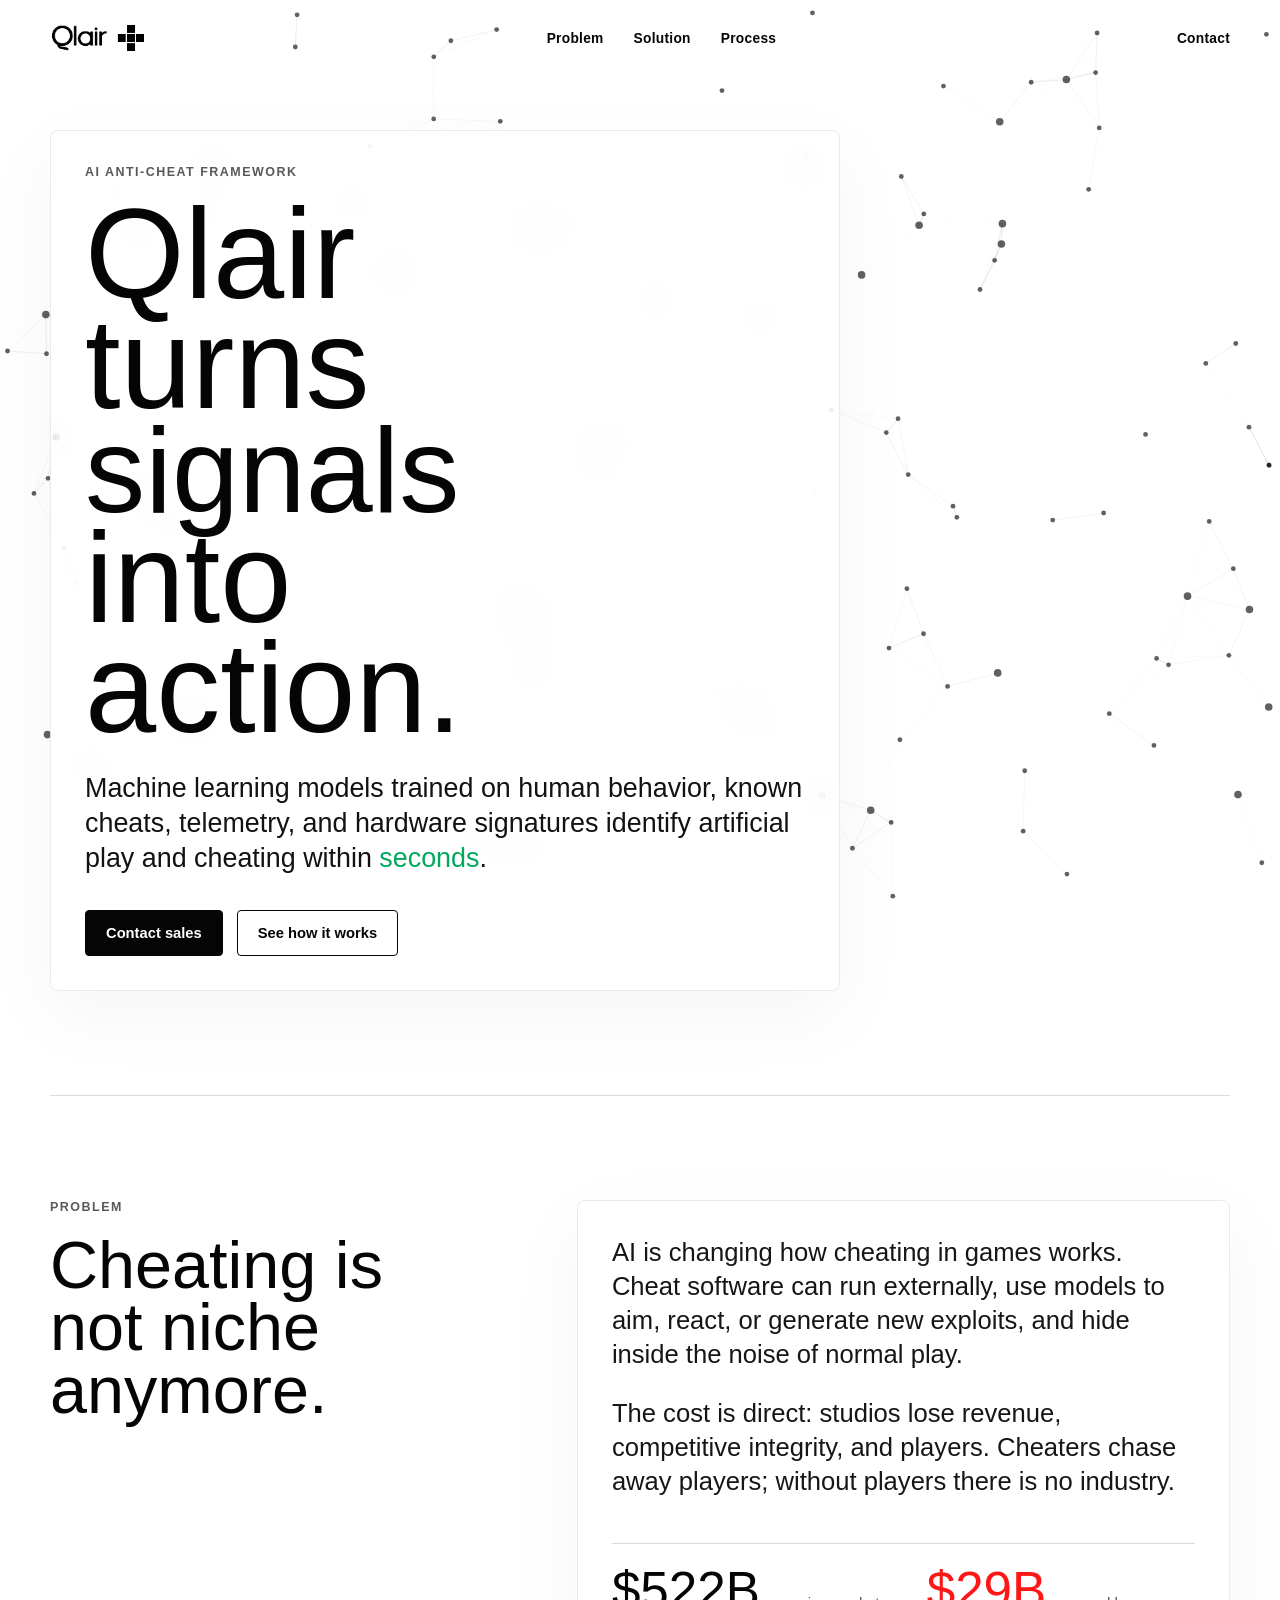
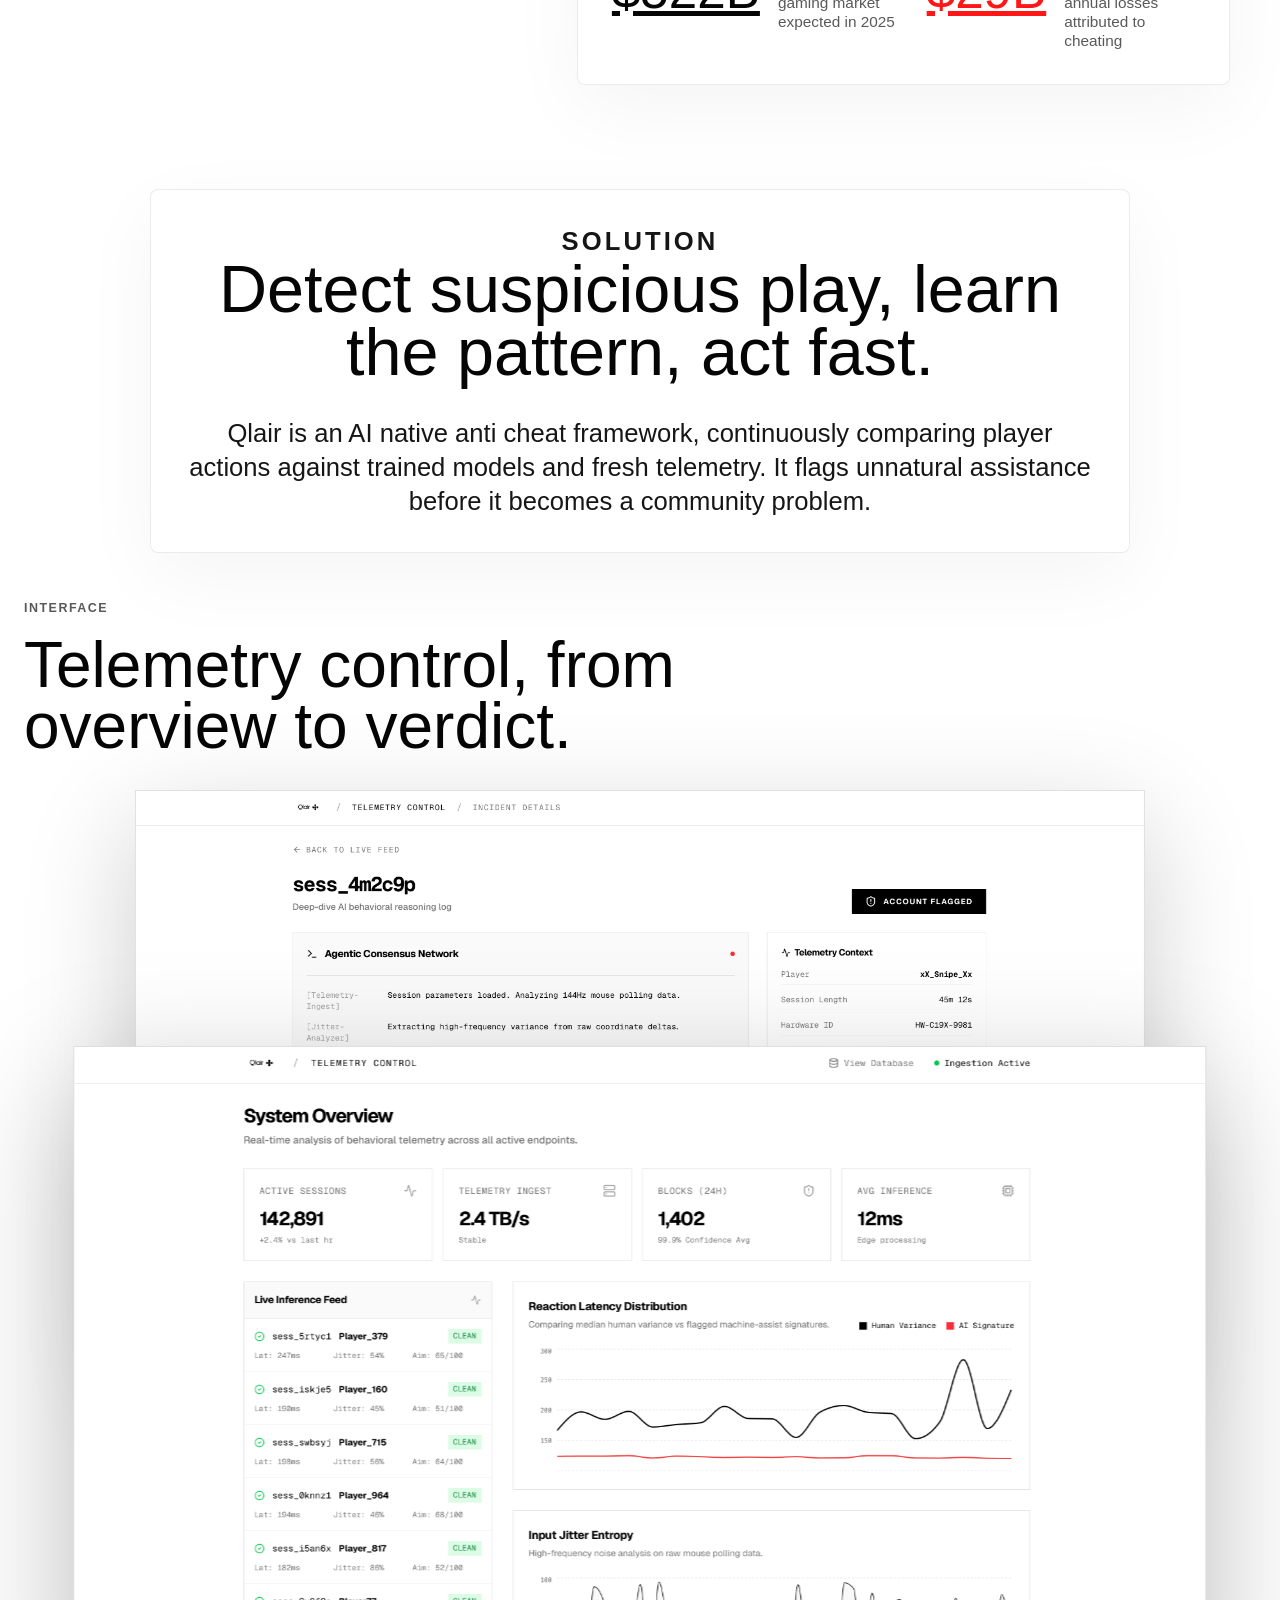
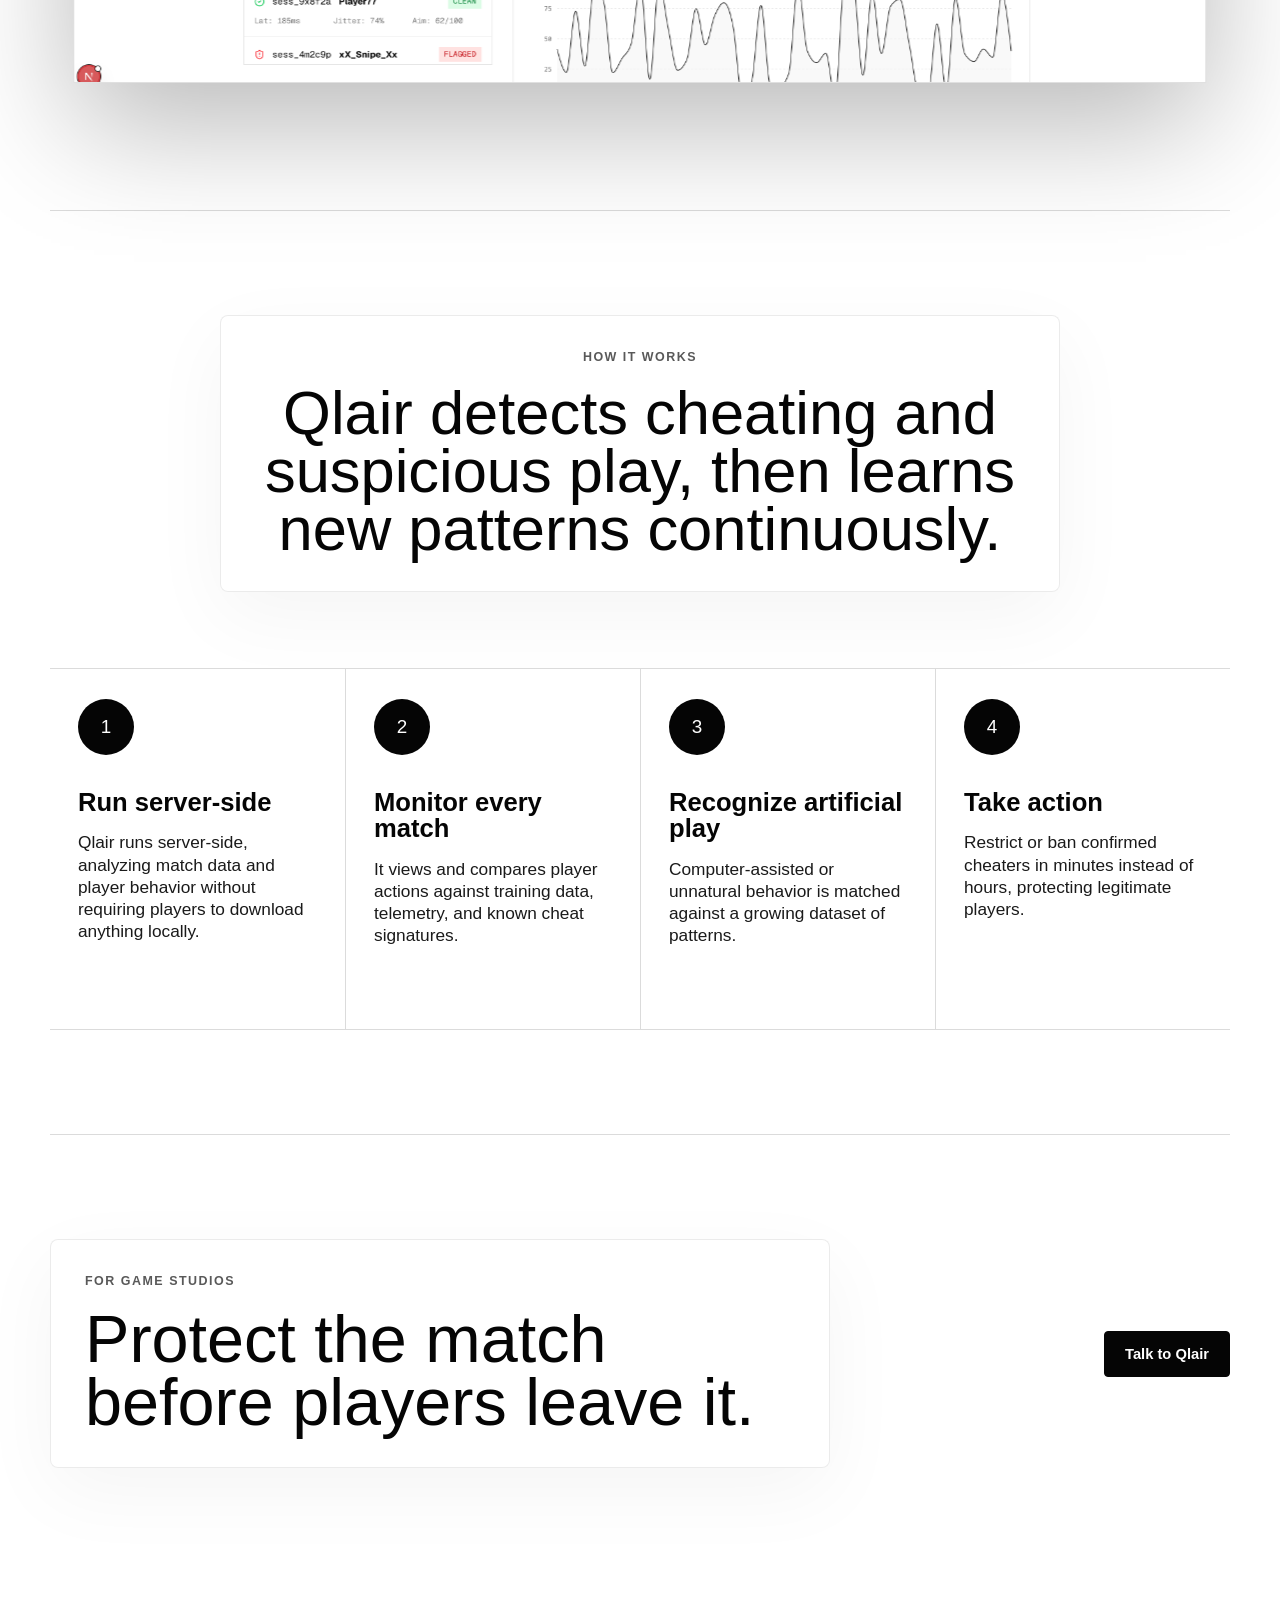
==== index.html @ 51c615f4 "Add files via upload" ====
<!doctype html>
<html lang="en">
  <head>
    <meta charset="UTF-8" />
    <meta name="viewport" content="width=device-width, initial-scale=1.0" />
    <meta
      name="description"
      content="Qlair is an AI powered anti-cheat framework that turns signals into action in seconds."
    />
    <title>Qlair | AI Anti-Cheat</title>
    <link rel="stylesheet" href="./styles.css" />
  </head>
  <body>
    <canvas id="particle-field" aria-hidden="true"></canvas>

    <header class="site-header" aria-label="Primary navigation">
      <a class="brand" href="#top" aria-label="Qlair home">
        <img src="./assets/qlair-logo-transparent.png" alt="Qlair" />
      </a>
      <nav>
        <a href="#problem">Problem</a>
        <a href="#solution">Solution</a>
        <a href="#process">Process</a>
      </nav>
      <button class="header-action" type="button" data-contact-open>Contact</button>
    </header>

    <main id="top">
      <section class="hero section-pad" aria-labelledby="hero-title">
        <div class="hero-copy">
          <p class="eyebrow">AI anti-cheat framework</p>
          <h1 id="hero-title">
            <span>Qlair</span>
            <span>turns</span>
            <span>signals</span>
            <span>into</span>
            <span>action.</span>
          </h1>
          <p class="hero-text">
            Machine learning models trained on human behavior, known cheats,
            telemetry, and hardware signatures identify artificial play and
            cheating within <span class="green">seconds</span>.
          </p>
          <div class="hero-actions" aria-label="Primary actions">
            <button class="button primary" type="button" data-contact-open>Contact sales</button>
            <a class="button secondary" href="#process">See how it works</a>
          </div>
        </div>
      </section>

      <section id="problem" class="section-pad split-section" aria-labelledby="problem-title">
        <div>
          <p class="section-label">Problem</p>
          <h2 id="problem-title">Cheating is not niche anymore.</h2>
        </div>
        <div class="copy-block">
          <p>
            AI is changing how cheating in games works. Cheat software can run
            externally, use models to aim, react, or generate new exploits, and
            hide inside the noise of normal play.
          </p>
          <p>
            The cost is direct: studios lose revenue, competitive integrity, and
            players. Cheaters chase away players; without players there is no
            industry.
          </p>
          <div class="stat-strip" aria-label="Market impact">
            <strong>$522B</strong>
            <span>gaming market expected in 2025</span>
            <strong class="red">$29B</strong>
            <span>annual losses attributed to cheating</span>
          </div>
        </div>
      </section>

      <section id="solution" class="section-pad centered-section" aria-labelledby="solution-title">
        <p class="section-label">Solution</p>
        <h2 id="solution-title">Detect suspicious play, learn the pattern, act fast.</h2>
        <p>
          Qlair is an AI native anti cheat framework,
          continuously comparing player actions against trained models and fresh
          telemetry. It flags unnatural assistance before it becomes a community
          problem.
        </p>
      </section>

      <section class="interface-showcase" aria-label="Qlair product interface preview">
        <div class="interface-copy">
          <p class="section-label">Interface</p>
          <h2>Telemetry control, from overview to verdict.</h2>
        </div>
        <div class="interface-stage">
          <figure class="interface-frame overview-frame">
            <img
              src="./assets/telemetry-overview.png"
              alt="Qlair telemetry control system overview interface with live inference feed and latency charts"
              loading="lazy"
            />
          </figure>
          <figure class="interface-frame incident-frame">
            <img
              src="./assets/incident-details.png"
              alt="Qlair incident details interface showing behavioral reasoning log and account flagged status"
              loading="lazy"
            />
          </figure>
        </div>
      </section>

      <section id="process" class="section-pad process-section" aria-labelledby="process-title">
        <div class="section-heading">
          <p class="section-label">How it works</p>
          <h2 id="process-title">
            Qlair detects cheating and suspicious play, then learns new patterns continuously.
          </h2>
        </div>
        <div class="process-grid">
          <article>
            <span class="step-number">1</span>
            <h3>Run server-side</h3>
            <p>
              Qlair runs server-side, analyzing match data and player behavior
              without requiring players to download anything locally.
            </p>
          </article>
          <article>
            <span class="step-number">2</span>
            <h3>Monitor every match</h3>
            <p>
              It views and compares player actions against training data,
              telemetry, and known cheat signatures.
            </p>
          </article>
          <article>
            <span class="step-number">3</span>
            <h3>Recognize artificial play</h3>
            <p>
              Computer-assisted or unnatural behavior is matched against a
              growing dataset of patterns.
            </p>
          </article>
          <article>
            <span class="step-number">4</span>
            <h3>Take action</h3>
            <p>
              Restrict or ban confirmed cheaters in minutes instead of hours,
              protecting legitimate players.
            </p>
          </article>
        </div>
      </section>

      <section class="section-pad closing-section" aria-labelledby="closing-title">
        <div>
          <p class="section-label">For game studios</p>
          <h2 id="closing-title">Protect the match before players leave it.</h2>
        </div>
        <button class="button primary" type="button" data-contact-open>Talk to Qlair</button>
      </section>
    </main>

    <div class="modal-shell" id="contact-modal" aria-hidden="true">
      <div class="modal-backdrop" data-contact-close></div>
      <section
        class="contact-modal"
        role="dialog"
        aria-modal="true"
        aria-labelledby="contact-title"
      >
        <button class="modal-close" type="button" aria-label="Close contact form" data-contact-close>
          &times;
        </button>
        <p class="section-label">Contact sales</p>
        <h2 id="contact-title">Tell us about your studio.</h2>
        <form id="contact-form">
          <label>
            <span>Name</span>
            <input name="name" type="text" autocomplete="name" required />
          </label>
          <label>
            <span>Email</span>
            <input name="email" type="email" autocomplete="email" required />
          </label>
          <label>
            <span>Company</span>
            <input name="company" type="text" autocomplete="organization" required />
          </label>
          <label>
            <span>Message</span>
            <textarea name="message" rows="5" required></textarea>
          </label>
          <button class="button primary" type="submit">Send message</button>
          <p class="form-note" id="form-note" aria-live="polite"></p>
        </form>
      </section>
    </div>

    <script src="./script.js?v=contact-form-1"></script>
  </body>
</html>
---- styles.css ----
:root {
  --bg: #ffffff;
  --ink: #050505;
  --muted: #595959;
  --line: rgba(5, 5, 5, 0.14);
  --soft: rgba(5, 5, 5, 0.045);
  --green: #00a95c;
  --red: #ff1717;
  --max: 1180px;
}

* {
  box-sizing: border-box;
}

html {
  scroll-behavior: smooth;
}

body {
  margin: 0;
  background: var(--bg);
  color: var(--ink);
  font-family:
    "Avenir Next", Avenir, "Helvetica Neue", Helvetica, Arial, sans-serif;
  letter-spacing: 0;
  overflow-x: hidden;
}

body::selection {
  background: var(--ink);
  color: var(--bg);
}

a {
  color: inherit;
  text-decoration-thickness: 0.08em;
  text-underline-offset: 0.16em;
}

#particle-field {
  position: fixed;
  inset: 0;
  z-index: 0;
  pointer-events: none;
}

.site-header,
main {
  position: relative;
  z-index: 1;
}

.site-header {
  width: min(var(--max), calc(100% - 48px));
  height: 76px;
  margin: 0 auto;
  display: flex;
  align-items: center;
  justify-content: space-between;
  gap: 20px;
}

.brand,
.site-header nav,
.header-action {
  font-size: 0.86rem;
  font-weight: 600;
  letter-spacing: 0.02em;
}

.brand {
  display: inline-flex;
  align-items: center;
  text-decoration: none;
}

.brand img {
  display: block;
  width: 96px;
  height: auto;
}

.brand-mark {
  position: relative;
  width: 29px;
  height: 29px;
  display: inline-block;
}

.brand-mark span {
  position: absolute;
  width: 8px;
  height: 8px;
  background: var(--ink);
}

.brand-mark span:nth-child(1) {
  left: 10px;
  top: 0;
}

.brand-mark span:nth-child(2) {
  left: 0;
  top: 10px;
}

.brand-mark span:nth-child(3) {
  left: 10px;
  top: 10px;
}

.brand-mark span:nth-child(4) {
  left: 20px;
  top: 10px;
}

.brand-mark span:nth-child(5) {
  left: 10px;
  top: 20px;
}

.site-header nav {
  display: flex;
  align-items: center;
  gap: 30px;
}

.site-header nav a,
.header-action {
  text-decoration: none;
}

.header-action {
  border: 0;
  padding: 0;
  background: transparent;
  color: inherit;
  cursor: pointer;
  font-family: inherit;
}

.site-header nav a:hover,
.header-action:hover {
  text-decoration: underline;
}

.section-pad {
  width: min(var(--max), calc(100% - 48px));
  margin: 0 auto;
  padding: 104px 0;
}

.hero {
  min-height: calc(100vh - 76px);
  display: flex;
  align-items: center;
  padding-top: 54px;
}

.hero-copy,
.copy-block,
.section-heading {
  min-width: 0;
  overflow-wrap: break-word;
}

.hero-copy,
.copy-block,
.centered-section,
.section-heading,
.closing-section > div {
  padding: clamp(18px, 3vw, 34px);
  background: rgba(255, 255, 255, 0.68);
  border: 1px solid rgba(5, 5, 5, 0.08);
  border-radius: 8px;
  box-shadow: 0 24px 80px rgba(0, 0, 0, 0.045);
  backdrop-filter: blur(18px) saturate(1.25);
  -webkit-backdrop-filter: blur(18px) saturate(1.25);
}

.centered-section,
.section-heading {
  margin-left: auto;
  margin-right: auto;
}

.process-grid article {
  background: rgba(255, 255, 255, 0.7);
  backdrop-filter: blur(16px) saturate(1.2);
  -webkit-backdrop-filter: blur(16px) saturate(1.2);
}

.eyebrow,
.section-label {
  margin: 0 0 20px;
  color: var(--muted);
  font-size: 0.78rem;
  font-weight: 700;
  letter-spacing: 0.12em;
  text-transform: uppercase;
}

h1,
h2,
h3,
p {
  margin-top: 0;
}

h1 {
  max-width: 850px;
  margin-bottom: 28px;
  font-size: clamp(4rem, 10vw, 10.8rem);
  line-height: 0.86;
  font-weight: 500;
  letter-spacing: 0;
}

h1 span {
  display: block;
}

h1 span:nth-child(3) {
  font-size: 0.94em;
}

h2 {
  margin-bottom: 0;
  font-size: clamp(2.35rem, 5.2vw, 6.3rem);
  line-height: 0.94;
  font-weight: 500;
  letter-spacing: 0;
}

h3 {
  margin-bottom: 16px;
  font-size: clamp(1.18rem, 2vw, 1.65rem);
  line-height: 1.02;
  font-weight: 600;
}

.hero-text {
  max-width: 720px;
  margin-bottom: 34px;
  color: #121212;
  font-size: clamp(1.22rem, 2.1vw, 1.72rem);
  line-height: 1.3;
}

.green {
  color: var(--green);
}

.red {
  color: var(--red);
}

.hero-actions,
.closing-section {
  display: flex;
  align-items: center;
  gap: 14px;
  flex-wrap: wrap;
}

.button {
  min-height: 46px;
  display: inline-flex;
  align-items: center;
  justify-content: center;
  padding: 0 20px;
  border: 1px solid var(--ink);
  border-radius: 4px;
  cursor: pointer;
  font-family: inherit;
  font-size: 0.92rem;
  font-weight: 700;
  text-decoration: none;
  transition:
    transform 180ms ease,
    background 180ms ease,
    color 180ms ease;
}

.button:hover {
  transform: translateY(-2px);
}

.button.primary {
  background: var(--ink);
  color: var(--bg);
}

.button.secondary {
  background: rgba(255, 255, 255, 0.72);
  color: var(--ink);
  backdrop-filter: blur(10px);
}

.split-section {
  display: grid;
  grid-template-columns: minmax(240px, 0.65fr) minmax(0, 1fr);
  gap: clamp(40px, 8vw, 120px);
  border-top: 1px solid var(--line);
}

.copy-block p,
.centered-section p {
  color: #161616;
  font-size: clamp(1.18rem, 2vw, 1.65rem);
  line-height: 1.34;
}

.copy-block p {
  margin-bottom: 24px;
}

.stat-strip {
  margin-top: 44px;
  display: grid;
  grid-template-columns: auto 1fr auto 1fr;
  gap: 12px 18px;
  align-items: baseline;
  padding-top: 24px;
  border-top: 1px solid var(--line);
}

.stat-strip strong {
  font-size: clamp(2rem, 4vw, 4.6rem);
  line-height: 0.9;
  font-weight: 500;
  text-decoration: underline;
}

.stat-strip span {
  color: var(--muted);
  font-size: 0.96rem;
  line-height: 1.25;
}

.centered-section {
  max-width: 980px;
  text-align: center;
}

.centered-section h2 {
  margin-bottom: 32px;
}

.centered-section p {
  margin-bottom: 0;
}

.interface-showcase {
  width: min(1320px, calc(100% - 48px));
  margin: -28px auto 0;
  padding: 76px 0 150px;
}

.interface-copy {
  max-width: 760px;
  margin-bottom: 34px;
}

.interface-copy h2 {
  font-size: clamp(2.35rem, 5vw, 5.9rem);
}

.interface-stage {
  position: relative;
  min-height: clamp(610px, 68vw, 980px);
  padding-top: clamp(18px, 3vw, 42px);
}

.interface-frame {
  margin: 0;
  aspect-ratio: 16 / 9;
  border: 1px solid rgba(5, 5, 5, 0.12);
  border-radius: 0;
  background: rgba(255, 255, 255, 0.74);
  box-shadow: 0 36px 100px rgba(0, 0, 0, 0.22);
  overflow: hidden;
  backdrop-filter: blur(18px) saturate(1.18);
  -webkit-backdrop-filter: blur(18px) saturate(1.18);
}

.interface-frame img {
  display: block;
  width: 100%;
  height: 100%;
  object-fit: cover;
  object-position: center top;
}

.overview-frame {
  position: absolute;
  left: 50%;
  top: clamp(180px, 20vw, 300px);
  z-index: 2;
  width: min(1180px, 92%);
  transform: translateX(-50%);
  box-shadow: 0 42px 120px rgba(0, 0, 0, 0.28);
}

.incident-frame {
  position: absolute;
  left: 50%;
  top: 0;
  z-index: 1;
  width: min(1040px, 82%);
  transform: translateX(-50%);
  box-shadow: 0 34px 105px rgba(0, 0, 0, 0.2);
}

.process-section {
  border-top: 1px solid var(--line);
}

.section-heading {
  max-width: 840px;
  margin: 0 auto 76px;
  text-align: center;
}

.section-heading h2 {
  font-size: clamp(2.1rem, 4.8vw, 5.4rem);
}

.process-grid {
  display: grid;
  grid-template-columns: repeat(4, minmax(0, 1fr));
  border-top: 1px solid var(--line);
  border-bottom: 1px solid var(--line);
}

.process-grid article {
  min-height: 360px;
  padding: 30px 28px 34px;
}

.process-grid article + article {
  border-left: 1px solid var(--line);
}

.step-number {
  width: 56px;
  height: 56px;
  margin-bottom: 34px;
  display: inline-flex;
  align-items: center;
  justify-content: center;
  border-radius: 50%;
  background: var(--ink);
  color: var(--bg);
  font-size: 1.18rem;
}

.process-grid p {
  margin-bottom: 0;
  color: #1a1a1a;
  font-size: clamp(1rem, 1.35vw, 1.26rem);
  line-height: 1.28;
}

.closing-section {
  justify-content: space-between;
  border-top: 1px solid var(--line);
  padding-bottom: 130px;
}

.closing-section div {
  max-width: 780px;
}

.modal-shell {
  position: fixed;
  inset: 0;
  z-index: 20;
  display: none;
  align-items: center;
  justify-content: center;
  padding: 24px;
}

.modal-shell.is-open {
  display: flex;
}

.modal-backdrop {
  position: absolute;
  inset: 0;
  background: rgba(255, 255, 255, 0.42);
  backdrop-filter: blur(12px);
  -webkit-backdrop-filter: blur(12px);
}

.contact-modal {
  position: relative;
  width: min(620px, 100%);
  max-height: min(760px, calc(100vh - 48px));
  overflow: auto;
  padding: clamp(24px, 5vw, 42px);
  border: 1px solid rgba(5, 5, 5, 0.1);
  border-radius: 8px;
  background: rgba(255, 255, 255, 0.84);
  box-shadow: 0 38px 110px rgba(0, 0, 0, 0.14);
  backdrop-filter: blur(22px) saturate(1.2);
  -webkit-backdrop-filter: blur(22px) saturate(1.2);
}

.contact-modal h2 {
  margin-bottom: 28px;
  font-size: clamp(2.4rem, 7vw, 4.8rem);
}

.modal-close {
  position: absolute;
  right: 18px;
  top: 14px;
  width: 36px;
  height: 36px;
  border: 0;
  background: transparent;
  color: var(--ink);
  cursor: pointer;
  font-family: inherit;
  font-size: 2rem;
  line-height: 1;
}

.contact-modal form {
  display: grid;
  gap: 16px;
}

.contact-modal label {
  display: grid;
  gap: 8px;
  color: var(--muted);
  font-size: 0.78rem;
  font-weight: 800;
  letter-spacing: 0.08em;
  text-transform: uppercase;
}

.contact-modal input,
.contact-modal textarea {
  width: 100%;
  border: 1px solid rgba(5, 5, 5, 0.18);
  border-radius: 4px;
  background: rgba(255, 255, 255, 0.82);
  color: var(--ink);
  font: inherit;
  font-size: 1rem;
  letter-spacing: 0;
  outline: 0;
}

.contact-modal input {
  height: 46px;
  padding: 0 13px;
}

.contact-modal textarea {
  min-height: 136px;
  padding: 12px 13px;
  resize: vertical;
}

.contact-modal input:focus,
.contact-modal textarea:focus {
  border-color: var(--ink);
}

.contact-modal .button {
  width: 100%;
  margin-top: 4px;
}

.form-note {
  min-height: 1.4em;
  margin: 0;
  color: var(--muted);
  font-size: 0.92rem;
  line-height: 1.35;
}

body.modal-open {
  overflow: hidden;
}

@keyframes pulse {
  70% {
    box-shadow: 0 0 0 12px rgba(0, 169, 92, 0);
  }
  100% {
    box-shadow: 0 0 0 0 rgba(0, 169, 92, 0);
  }
}

@keyframes radar {
  to {
    transform: rotate(360deg);
  }
}

@media (max-width: 920px) {
  .site-header {
    width: min(var(--max), calc(100% - 34px));
  }

  .site-header nav {
    display: none;
  }

  .section-pad {
    width: min(var(--max), calc(100% - 34px));
    padding: 74px 0;
  }

  .interface-showcase {
    width: min(var(--max), calc(100% - 34px));
    padding: 62px 0 92px;
  }

  .hero,
  .split-section {
    grid-template-columns: 1fr;
  }

  .hero {
    padding-top: 24px;
  }

  h1 {
    font-size: clamp(4.4rem, 20vw, 8rem);
  }

  .process-grid {
    grid-template-columns: repeat(2, minmax(0, 1fr));
  }

  .process-grid article:nth-child(3) {
    border-left: 0;
    border-top: 1px solid var(--line);
  }

  .process-grid article:nth-child(4) {
    border-top: 1px solid var(--line);
  }

  .stat-strip {
    grid-template-columns: auto 1fr;
  }
}

@media (max-width: 580px) {
  .header-action {
    display: none;
  }

  .section-pad {
    padding: 62px 0;
  }

  .hero {
    min-height: auto;
  }

  .hero-copy {
    width: calc(100vw - 34px);
    max-width: calc(100vw - 34px);
  }

  h1 {
    font-size: clamp(3.35rem, 15vw, 4.8rem);
    line-height: 0.96;
  }

  h2 {
    font-size: clamp(2.55rem, 13vw, 4.1rem);
  }

  .hero-text {
    max-width: 100%;
    font-size: 1.12rem;
    overflow-wrap: anywhere;
  }

  .hero-actions,
  .closing-section {
    align-items: stretch;
    flex-direction: column;
  }

  .button {
    width: 100%;
  }

  .modal-shell {
    padding: 16px;
  }

  .interface-showcase {
    padding-bottom: 76px;
  }

  .interface-stage {
    min-height: auto;
    display: grid;
    gap: 18px;
    padding-top: 0;
  }

  .overview-frame,
  .incident-frame {
    position: static;
    width: 100%;
    transform: none;
  }

  .incident-frame {
    order: 1;
  }

  .overview-frame {
    order: 2;
  }

  .process-grid {
    display: block;
  }

  .process-grid article + article {
    border-left: 0;
    border-top: 1px solid var(--line);
  }

  .process-grid article {
    min-height: auto;
    padding: 28px 4px 34px;
  }

  .step-number {
    margin-bottom: 26px;
  }
}

@media (prefers-reduced-motion: reduce) {
  html {
    scroll-behavior: auto;
  }

  *,
  *::before,
  *::after {
    animation-duration: 0.01ms !important;
    animation-iteration-count: 1 !important;
    transition-duration: 0.01ms !important;
  }
}
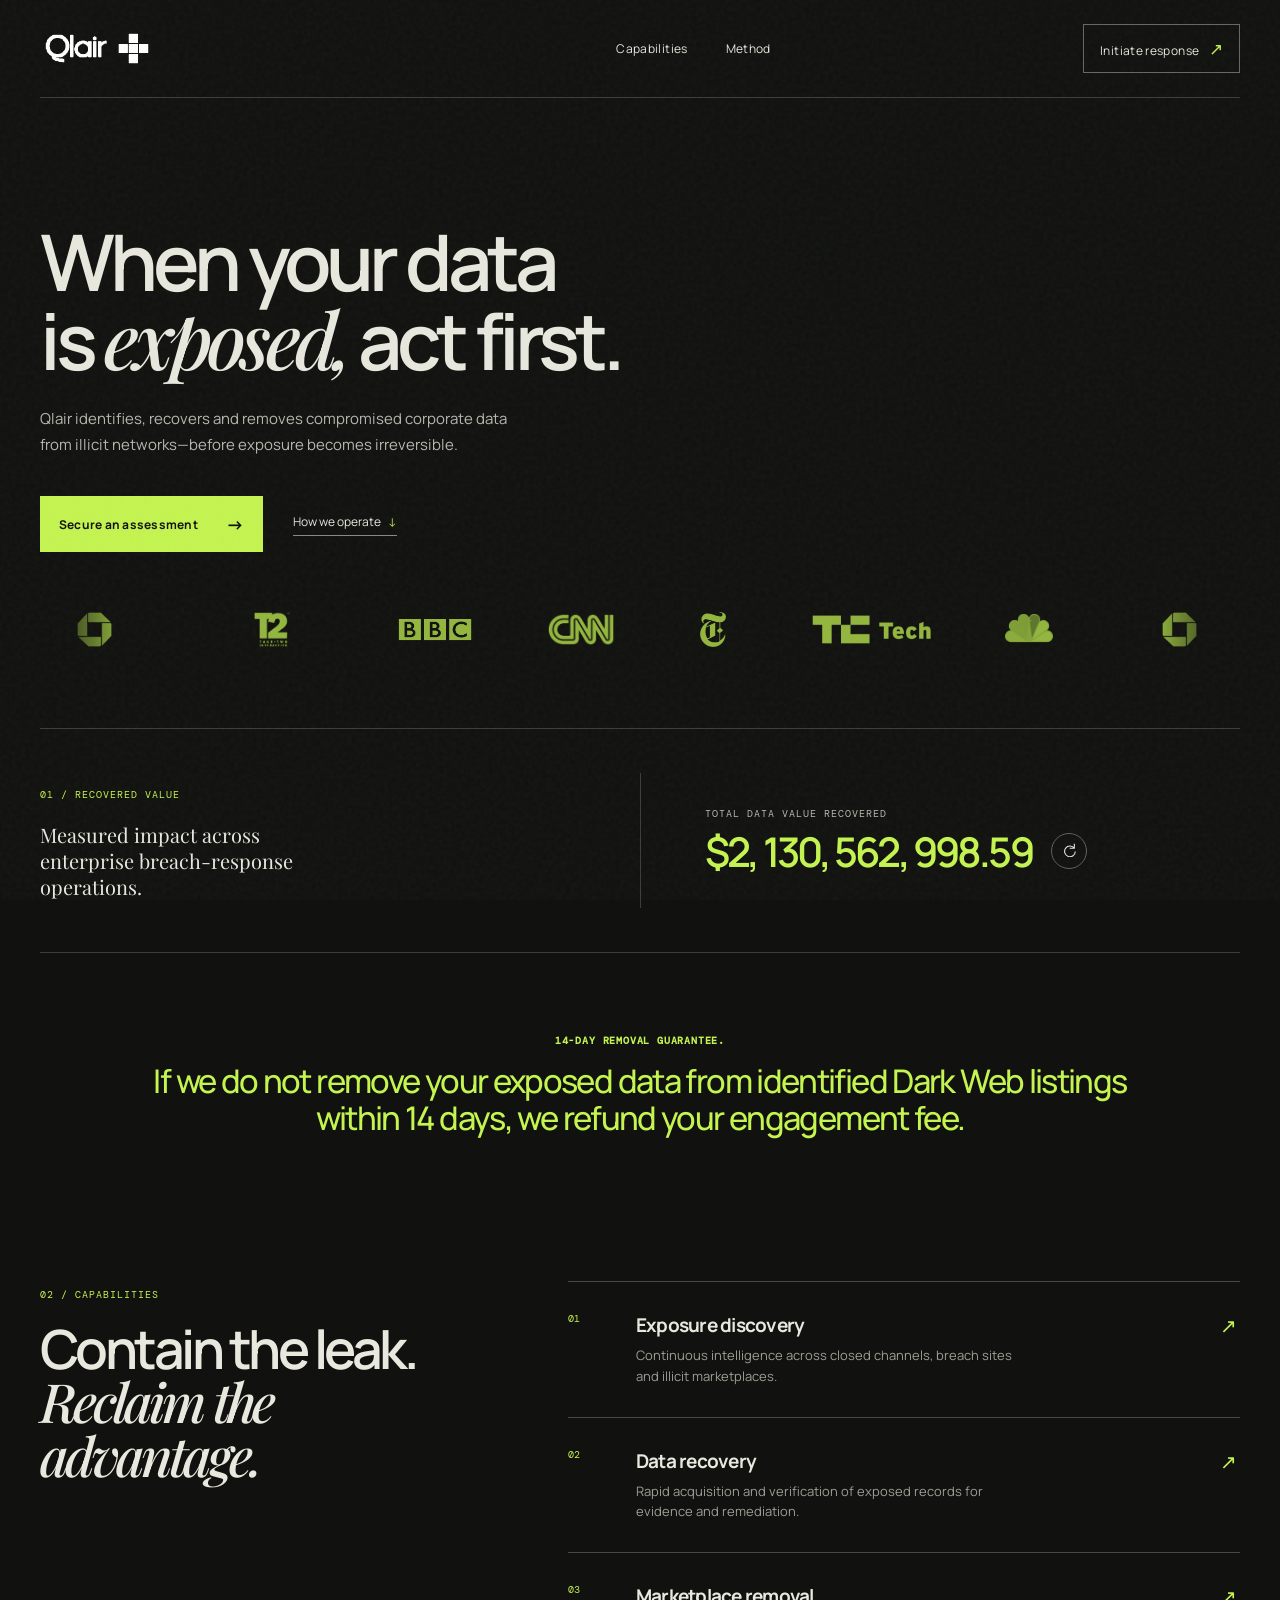
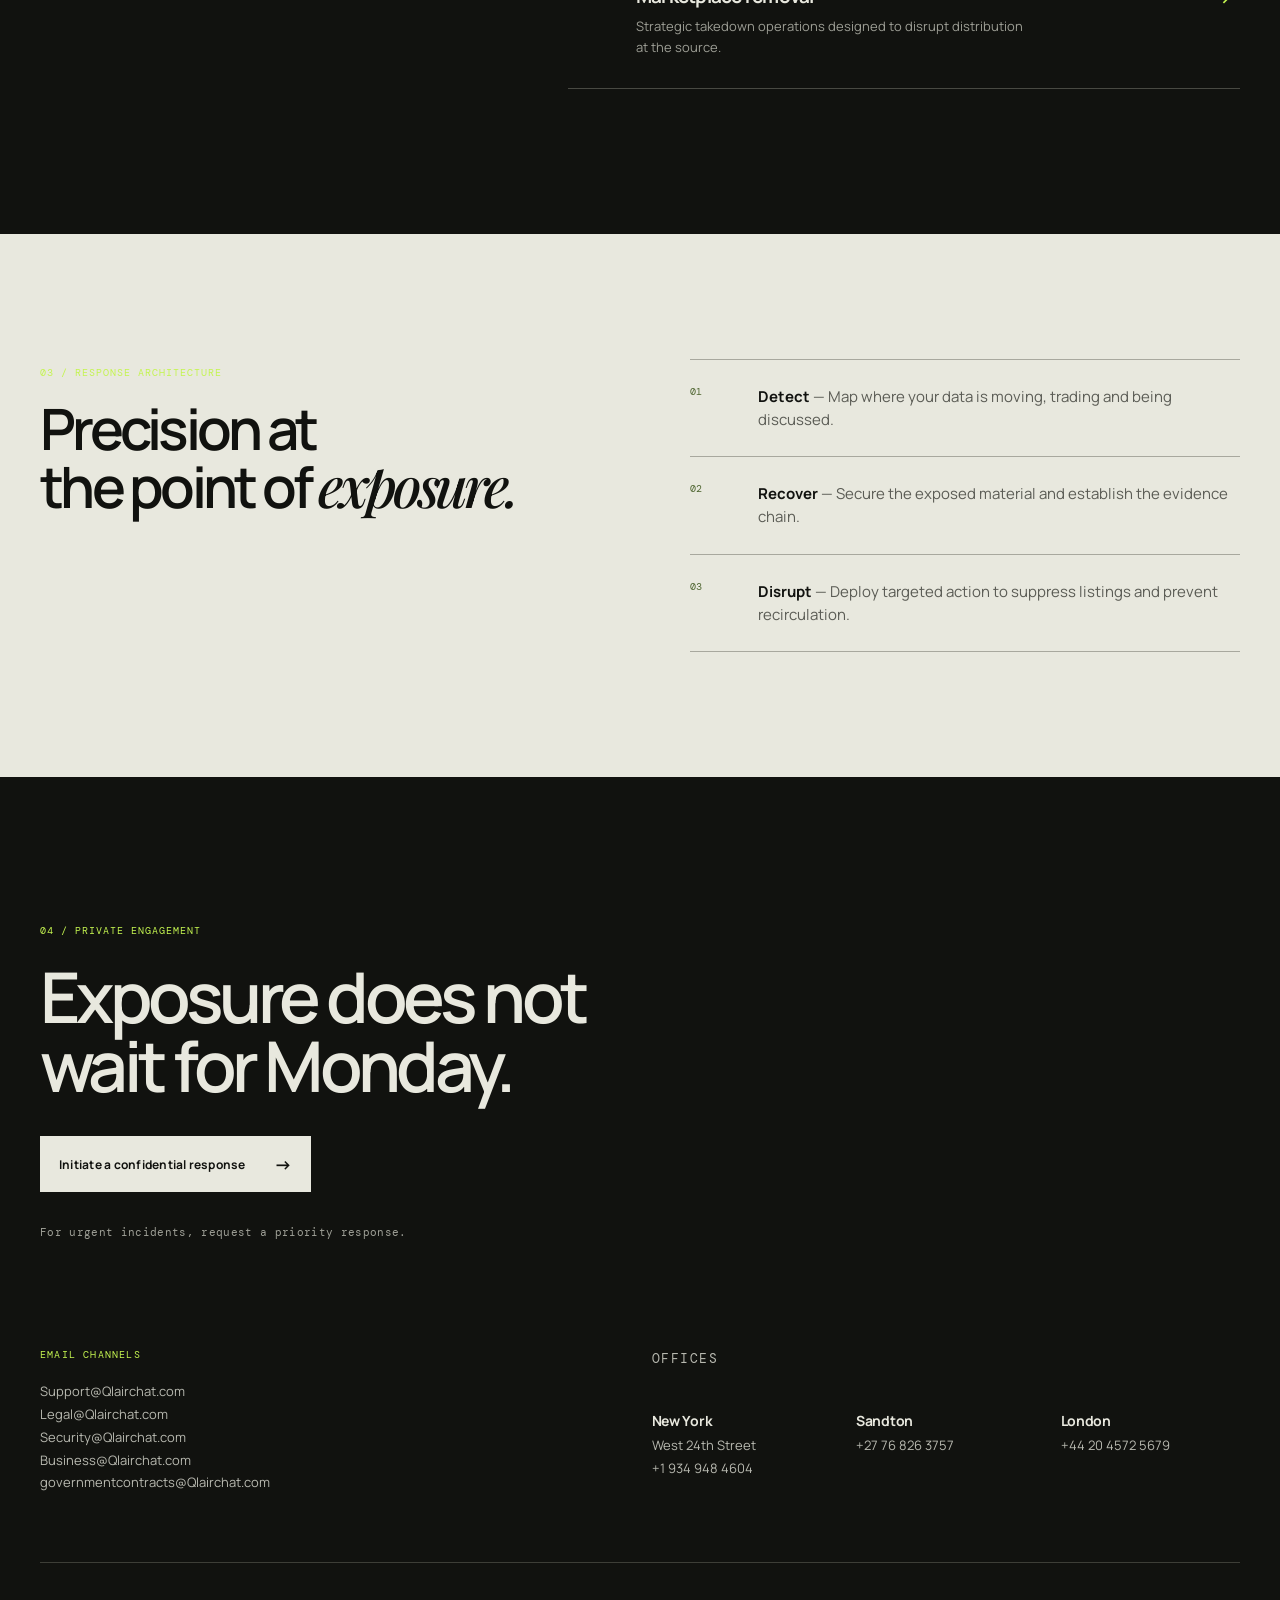
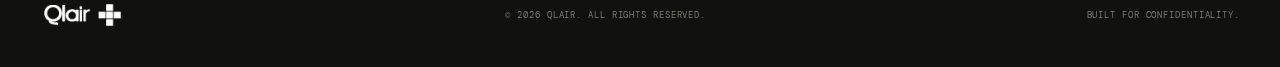
==== commit 02241b71: "Add files via upload" ====
--- a/index.html
+++ b/index.html
@@ -3,198 +3,67 @@
   <head>
     <meta charset="UTF-8" />
     <meta name="viewport" content="width=device-width, initial-scale=1.0" />
-    <meta
-      name="description"
-      content="Qlair is an AI powered anti-cheat framework that turns signals into action in seconds."
-    />
-    <title>Qlair | AI Anti-Cheat</title>
-    <link rel="stylesheet" href="./styles.css" />
+    <meta name="description" content="Qlair secures exposed corporate data and disrupts illicit distribution." />
+    <title>Qlair — Data recovery & dark web takedowns</title>
+    <link rel="preconnect" href="https://fonts.googleapis.com" />
+    <link rel="preconnect" href="https://fonts.gstatic.com" crossorigin />
+    <link href="https://fonts.googleapis.com/css2?family=DM+Mono:wght@400;500&family=Manrope:wght@400;500;600;700;800&family=Playfair+Display:ital,wght@0,500;0,600;1,500&display=swap" rel="stylesheet" />
+    <link rel="stylesheet" href="styles.css" />
+    <link rel="stylesheet" href="guarantee.css" />
+    <link rel="stylesheet" href="contacts.css" />
+    <link rel="stylesheet" href="counter.css" />
+    <link rel="stylesheet" href="cursor.css" />
   </head>
   <body>
-    <canvas id="particle-field" aria-hidden="true"></canvas>
+    <div class="grain"></div>
+    <main>
+      <nav class="nav wrap">
+        <a class="brand" href="#top" aria-label="Qlair home"><img src="assets/olair-logo.png" alt="Qlair" /></a>
+        <div class="nav-links"><a href="#capabilities">Capabilities</a><a href="#method">Method</a></div>
+        <a class="nav-cta" href="#contact">Initiate response <span>↗</span></a>
+      </nav>
 
-    <header class="site-header" aria-label="Primary navigation">
-      <a class="brand" href="#top" aria-label="Qlair home">
-        <img src="./assets/qlair-logo-transparent.png" alt="Qlair" />
-      </a>
-      <nav>
-        <a href="#problem">Problem</a>
-        <a href="#solution">Solution</a>
-        <a href="#process">Process</a>
-      </nav>
-      <button class="header-action" type="button" data-contact-open>Contact</button>
-    </header>
-
-    <main id="top">
-      <section class="hero section-pad" aria-labelledby="hero-title">
+      <section class="hero wrap" id="top">
         <div class="hero-copy">
-          <p class="eyebrow">AI anti-cheat framework</p>
-          <h1 id="hero-title">
-            <span>Qlair</span>
-            <span>turns</span>
-            <span>signals</span>
-            <span>into</span>
-            <span>action.</span>
-          </h1>
-          <p class="hero-text">
-            Machine learning models trained on human behavior, known cheats,
-            telemetry, and hardware signatures identify artificial play and
-            cheating within <span class="green">seconds</span>.
-          </p>
-          <div class="hero-actions" aria-label="Primary actions">
-            <button class="button primary" type="button" data-contact-open>Contact sales</button>
-            <a class="button secondary" href="#process">See how it works</a>
-          </div>
+          <h1>When your data<br />is <em>exposed,</em> act first.</h1>
+          <p class="lede">Qlair identifies, recovers and removes compromised corporate data from illicit networks—before exposure becomes irreversible.</p>
+          <div class="hero-actions"><a class="button primary" href="#contact">Secure an assessment <span>→</span></a><a class="text-link" href="#method">How we operate <span>↓</span></a></div>
+        </div>
+        <div class="hero-blank" aria-hidden="true"></div>
+        <div class="partner-marquee" aria-label="Selected clients and press coverage">
+          <div class="marquee-window"><div class="marquee-track">
+            <div class="logo-set"><img src="assets/partners/client-chase.png" alt="Chase" /><img src="assets/partners/client-take-two.png" alt="Take-Two Interactive" /><img src="assets/partners/press-bbc.png" alt="BBC" /><img src="assets/partners/press-cnn.png" alt="CNN" /><img src="assets/partners/press-nyt.png" alt="The New York Times" /><img src="assets/partners/press-techcrunch.png" alt="TechCrunch" /><img src="assets/partners/press-nbc.png" alt="NBC" /></div>
+            <div class="logo-set" aria-hidden="true"><img src="assets/partners/client-chase.png" alt="" /><img src="assets/partners/client-take-two.png" alt="" /><img src="assets/partners/press-bbc.png" alt="" /><img src="assets/partners/press-cnn.png" alt="" /><img src="assets/partners/press-nyt.png" alt="" /><img src="assets/partners/press-techcrunch.png" alt="" /><img src="assets/partners/press-nbc.png" alt="" /></div>
+          </div></div>
         </div>
       </section>
 
-      <section id="problem" class="section-pad split-section" aria-labelledby="problem-title">
-        <div>
-          <p class="section-label">Problem</p>
-          <h2 id="problem-title">Cheating is not niche anymore.</h2>
-        </div>
-        <div class="copy-block">
-          <p>
-            AI is changing how cheating in games works. Cheat software can run
-            externally, use models to aim, react, or generate new exploits, and
-            hide inside the noise of normal play.
-          </p>
-          <p>
-            The cost is direct: studios lose revenue, competitive integrity, and
-            players. Cheaters chase away players; without players there is no
-            industry.
-          </p>
-          <div class="stat-strip" aria-label="Market impact">
-            <strong>$522B</strong>
-            <span>gaming market expected in 2025</span>
-            <strong class="red">$29B</strong>
-            <span>annual losses attributed to cheating</span>
-          </div>
+      <section class="proof wrap" aria-label="Qlair impact">
+        <div><span class="kicker">01 / RECOVERED VALUE</span><p class="proof-copy">Measured impact across enterprise breach-response operations.</p></div>
+        <div class="counter-card">
+          <span class="counter-caption">TOTAL DATA VALUE RECOVERED</span>
+          <div class="counter-row"><output id="counter" aria-live="polite">$2, 130, 562, 998.59</output><button id="refresh" type="button" aria-label="Refresh recovered value" title="Refresh recovered value"><svg viewBox="0 0 24 24" aria-hidden="true"><path d="M20 11a8 8 0 1 0 1.4 4.6M20 4v7h-7" /></svg></button></div>
         </div>
       </section>
 
-      <section id="solution" class="section-pad centered-section" aria-labelledby="solution-title">
-        <p class="section-label">Solution</p>
-        <h2 id="solution-title">Detect suspicious play, learn the pattern, act fast.</h2>
-        <p>
-          Qlair is an AI native anti cheat framework,
-          continuously comparing player actions against trained models and fresh
-          telemetry. It flags unnatural assistance before it becomes a community
-          problem.
-        </p>
-      </section>
+      <section class="guarantee wrap" aria-label="Qlair 14-day removal guarantee"><p><strong>14-DAY REMOVAL GUARANTEE.</strong> If we do not remove your exposed data from identified Dark Web listings within 14 days, we refund your engagement fee.</p></section>
 
-      <section class="interface-showcase" aria-label="Qlair product interface preview">
-        <div class="interface-copy">
-          <p class="section-label">Interface</p>
-          <h2>Telemetry control, from overview to verdict.</h2>
-        </div>
-        <div class="interface-stage">
-          <figure class="interface-frame overview-frame">
-            <img
-              src="./assets/telemetry-overview.png"
-              alt="Qlair telemetry control system overview interface with live inference feed and latency charts"
-              loading="lazy"
-            />
-          </figure>
-          <figure class="interface-frame incident-frame">
-            <img
-              src="./assets/incident-details.png"
-              alt="Qlair incident details interface showing behavioral reasoning log and account flagged status"
-              loading="lazy"
-            />
-          </figure>
+      <section class="services wrap" id="capabilities">
+        <div class="section-title"><span class="kicker">02 / CAPABILITIES</span><h2>Contain the leak.<br /><em>Reclaim the advantage.</em></h2></div>
+        <div class="service-list">
+          <article><span>01</span><div><h3>Exposure discovery</h3><p>Continuous intelligence across closed channels, breach sites and illicit marketplaces.</p></div><i>↗</i></article>
+          <article><span>02</span><div><h3>Data recovery</h3><p>Rapid acquisition and verification of exposed records for evidence and remediation.</p></div><i>↗</i></article>
+          <article><span>03</span><div><h3>Marketplace removal</h3><p>Strategic takedown operations designed to disrupt distribution at the source.</p></div><i>↗</i></article>
         </div>
       </section>
 
-      <section id="process" class="section-pad process-section" aria-labelledby="process-title">
-        <div class="section-heading">
-          <p class="section-label">How it works</p>
-          <h2 id="process-title">
-            Qlair detects cheating and suspicious play, then learns new patterns continuously.
-          </h2>
-        </div>
-        <div class="process-grid">
-          <article>
-            <span class="step-number">1</span>
-            <h3>Run server-side</h3>
-            <p>
-              Qlair runs server-side, analyzing match data and player behavior
-              without requiring players to download anything locally.
-            </p>
-          </article>
-          <article>
-            <span class="step-number">2</span>
-            <h3>Monitor every match</h3>
-            <p>
-              It views and compares player actions against training data,
-              telemetry, and known cheat signatures.
-            </p>
-          </article>
-          <article>
-            <span class="step-number">3</span>
-            <h3>Recognize artificial play</h3>
-            <p>
-              Computer-assisted or unnatural behavior is matched against a
-              growing dataset of patterns.
-            </p>
-          </article>
-          <article>
-            <span class="step-number">4</span>
-            <h3>Take action</h3>
-            <p>
-              Restrict or ban confirmed cheaters in minutes instead of hours,
-              protecting legitimate players.
-            </p>
-          </article>
-        </div>
-      </section>
+      <section class="method" id="method"><div class="wrap method-grid"><div><span class="kicker">03 / RESPONSE ARCHITECTURE</span><h2>Precision at<br />the point of <em>exposure.</em></h2></div><div class="steps"><div><b>01</b><p><strong>Detect</strong> — Map where your data is moving, trading and being discussed.</p></div><div><b>02</b><p><strong>Recover</strong> — Secure the exposed material and establish the evidence chain.</p></div><div><b>03</b><p><strong>Disrupt</strong> — Deploy targeted action to suppress listings and prevent recirculation.</p></div></div></div></section>
 
-      <section class="section-pad closing-section" aria-labelledby="closing-title">
-        <div>
-          <p class="section-label">For game studios</p>
-          <h2 id="closing-title">Protect the match before players leave it.</h2>
-        </div>
-        <button class="button primary" type="button" data-contact-open>Talk to Qlair</button>
-      </section>
+      <section class="contact wrap" id="contact"><span class="kicker">04 / PRIVATE ENGAGEMENT</span><h2>Exposure does not<br />wait for Monday.</h2><a class="button light" href="mailto:work@Qlairchat.com">Initiate a confidential response <span>→</span></a><p>For urgent incidents, request a priority response.</p></section>
+      <section class="footer-directory wrap" aria-label="Qlair contact directory"><div class="email-directory"><span class="directory-label">EMAIL CHANNELS</span><a href="mailto:Support@Qlairchat.com">Support@Qlairchat.com</a><a href="mailto:Legal@Qlairchat.com">Legal@Qlairchat.com</a><a href="mailto:Security@Qlairchat.com">Security@Qlairchat.com</a><a href="mailto:Business@Qlairchat.com">Business@Qlairchat.com</a><a href="mailto:governmentcontracts@Qlairchat.com">governmentcontracts@Qlairchat.com</a></div><div class="office-directory"><span class="directory-label">OFFICES</span><div><strong>New York</strong><span>West 24th Street</span><a href="tel:+19349484604">+1 934 948 4604</a></div><div><strong>Sandton</strong><a href="tel:+27768263757">+27 76 826 3757</a></div><div><strong>London</strong><a href="tel:+442045725679">+44 20 4572 5679</a></div></div></section>
+      <footer class="wrap"><a class="brand" href="#top"><img src="assets/olair-logo.png" alt="Qlair" /></a><span>© 2026 QLAIR. ALL RIGHTS RESERVED.</span><span>BUILT FOR CONFIDENTIALITY.</span></footer>
     </main>
-
-    <div class="modal-shell" id="contact-modal" aria-hidden="true">
-      <div class="modal-backdrop" data-contact-close></div>
-      <section
-        class="contact-modal"
-        role="dialog"
-        aria-modal="true"
-        aria-labelledby="contact-title"
-      >
-        <button class="modal-close" type="button" aria-label="Close contact form" data-contact-close>
-          &times;
-        </button>
-        <p class="section-label">Contact sales</p>
-        <h2 id="contact-title">Tell us about your studio.</h2>
-        <form id="contact-form">
-          <label>
-            <span>Name</span>
-            <input name="name" type="text" autocomplete="name" required />
-          </label>
-          <label>
-            <span>Email</span>
-            <input name="email" type="email" autocomplete="email" required />
-          </label>
-          <label>
-            <span>Company</span>
-            <input name="company" type="text" autocomplete="organization" required />
-          </label>
-          <label>
-            <span>Message</span>
-            <textarea name="message" rows="5" required></textarea>
-          </label>
-          <button class="button primary" type="submit">Send message</button>
-          <p class="form-note" id="form-note" aria-live="polite"></p>
-        </form>
-      </section>
-    </div>
-
-    <script src="./script.js?v=contact-form-1"></script>
+    <script src="script.js"></script>
+    <script src="cursor.js"></script>
   </body>
 </html>
--- a/styles.css
+++ b/styles.css
@@ -1,762 +1,4 @@
-:root {
-  --bg: #ffffff;
-  --ink: #050505;
-  --muted: #595959;
-  --line: rgba(5, 5, 5, 0.14);
-  --soft: rgba(5, 5, 5, 0.045);
-  --green: #00a95c;
-  --red: #ff1717;
-  --max: 1180px;
-}
-
-* {
-  box-sizing: border-box;
-}
-
-html {
-  scroll-behavior: smooth;
-}
-
-body {
-  margin: 0;
-  background: var(--bg);
-  color: var(--ink);
-  font-family:
-    "Avenir Next", Avenir, "Helvetica Neue", Helvetica, Arial, sans-serif;
-  letter-spacing: 0;
-  overflow-x: hidden;
-}
-
-body::selection {
-  background: var(--ink);
-  color: var(--bg);
-}
-
-a {
-  color: inherit;
-  text-decoration-thickness: 0.08em;
-  text-underline-offset: 0.16em;
-}
-
-#particle-field {
-  position: fixed;
-  inset: 0;
-  z-index: 0;
-  pointer-events: none;
-}
-
-.site-header,
-main {
-  position: relative;
-  z-index: 1;
-}
-
-.site-header {
-  width: min(var(--max), calc(100% - 48px));
-  height: 76px;
-  margin: 0 auto;
-  display: flex;
-  align-items: center;
-  justify-content: space-between;
-  gap: 20px;
-}
-
-.brand,
-.site-header nav,
-.header-action {
-  font-size: 0.86rem;
-  font-weight: 600;
-  letter-spacing: 0.02em;
-}
-
-.brand {
-  display: inline-flex;
-  align-items: center;
-  text-decoration: none;
-}
-
-.brand img {
-  display: block;
-  width: 96px;
-  height: auto;
-}
-
-.brand-mark {
-  position: relative;
-  width: 29px;
-  height: 29px;
-  display: inline-block;
-}
-
-.brand-mark span {
-  position: absolute;
-  width: 8px;
-  height: 8px;
-  background: var(--ink);
-}
-
-.brand-mark span:nth-child(1) {
-  left: 10px;
-  top: 0;
-}
-
-.brand-mark span:nth-child(2) {
-  left: 0;
-  top: 10px;
-}
-
-.brand-mark span:nth-child(3) {
-  left: 10px;
-  top: 10px;
-}
-
-.brand-mark span:nth-child(4) {
-  left: 20px;
-  top: 10px;
-}
-
-.brand-mark span:nth-child(5) {
-  left: 10px;
-  top: 20px;
-}
-
-.site-header nav {
-  display: flex;
-  align-items: center;
-  gap: 30px;
-}
-
-.site-header nav a,
-.header-action {
-  text-decoration: none;
-}
-
-.header-action {
-  border: 0;
-  padding: 0;
-  background: transparent;
-  color: inherit;
-  cursor: pointer;
-  font-family: inherit;
-}
-
-.site-header nav a:hover,
-.header-action:hover {
-  text-decoration: underline;
-}
-
-.section-pad {
-  width: min(var(--max), calc(100% - 48px));
-  margin: 0 auto;
-  padding: 104px 0;
-}
-
-.hero {
-  min-height: calc(100vh - 76px);
-  display: flex;
-  align-items: center;
-  padding-top: 54px;
-}
-
-.hero-copy,
-.copy-block,
-.section-heading {
-  min-width: 0;
-  overflow-wrap: break-word;
-}
-
-.hero-copy,
-.copy-block,
-.centered-section,
-.section-heading,
-.closing-section > div {
-  padding: clamp(18px, 3vw, 34px);
-  background: rgba(255, 255, 255, 0.68);
-  border: 1px solid rgba(5, 5, 5, 0.08);
-  border-radius: 8px;
-  box-shadow: 0 24px 80px rgba(0, 0, 0, 0.045);
-  backdrop-filter: blur(18px) saturate(1.25);
-  -webkit-backdrop-filter: blur(18px) saturate(1.25);
-}
-
-.centered-section,
-.section-heading {
-  margin-left: auto;
-  margin-right: auto;
-}
-
-.process-grid article {
-  background: rgba(255, 255, 255, 0.7);
-  backdrop-filter: blur(16px) saturate(1.2);
-  -webkit-backdrop-filter: blur(16px) saturate(1.2);
-}
-
-.eyebrow,
-.section-label {
-  margin: 0 0 20px;
-  color: var(--muted);
-  font-size: 0.78rem;
-  font-weight: 700;
-  letter-spacing: 0.12em;
-  text-transform: uppercase;
-}
-
-h1,
-h2,
-h3,
-p {
-  margin-top: 0;
-}
-
-h1 {
-  max-width: 850px;
-  margin-bottom: 28px;
-  font-size: clamp(4rem, 10vw, 10.8rem);
-  line-height: 0.86;
-  font-weight: 500;
-  letter-spacing: 0;
-}
-
-h1 span {
-  display: block;
-}
-
-h1 span:nth-child(3) {
-  font-size: 0.94em;
-}
-
-h2 {
-  margin-bottom: 0;
-  font-size: clamp(2.35rem, 5.2vw, 6.3rem);
-  line-height: 0.94;
-  font-weight: 500;
-  letter-spacing: 0;
-}
-
-h3 {
-  margin-bottom: 16px;
-  font-size: clamp(1.18rem, 2vw, 1.65rem);
-  line-height: 1.02;
-  font-weight: 600;
-}
-
-.hero-text {
-  max-width: 720px;
-  margin-bottom: 34px;
-  color: #121212;
-  font-size: clamp(1.22rem, 2.1vw, 1.72rem);
-  line-height: 1.3;
-}
-
-.green {
-  color: var(--green);
-}
-
-.red {
-  color: var(--red);
-}
-
-.hero-actions,
-.closing-section {
-  display: flex;
-  align-items: center;
-  gap: 14px;
-  flex-wrap: wrap;
-}
-
-.button {
-  min-height: 46px;
-  display: inline-flex;
-  align-items: center;
-  justify-content: center;
-  padding: 0 20px;
-  border: 1px solid var(--ink);
-  border-radius: 4px;
-  cursor: pointer;
-  font-family: inherit;
-  font-size: 0.92rem;
-  font-weight: 700;
-  text-decoration: none;
-  transition:
-    transform 180ms ease,
-    background 180ms ease,
-    color 180ms ease;
-}
-
-.button:hover {
-  transform: translateY(-2px);
-}
-
-.button.primary {
-  background: var(--ink);
-  color: var(--bg);
-}
-
-.button.secondary {
-  background: rgba(255, 255, 255, 0.72);
-  color: var(--ink);
-  backdrop-filter: blur(10px);
-}
-
-.split-section {
-  display: grid;
-  grid-template-columns: minmax(240px, 0.65fr) minmax(0, 1fr);
-  gap: clamp(40px, 8vw, 120px);
-  border-top: 1px solid var(--line);
-}
-
-.copy-block p,
-.centered-section p {
-  color: #161616;
-  font-size: clamp(1.18rem, 2vw, 1.65rem);
-  line-height: 1.34;
-}
-
-.copy-block p {
-  margin-bottom: 24px;
-}
-
-.stat-strip {
-  margin-top: 44px;
-  display: grid;
-  grid-template-columns: auto 1fr auto 1fr;
-  gap: 12px 18px;
-  align-items: baseline;
-  padding-top: 24px;
-  border-top: 1px solid var(--line);
-}
-
-.stat-strip strong {
-  font-size: clamp(2rem, 4vw, 4.6rem);
-  line-height: 0.9;
-  font-weight: 500;
-  text-decoration: underline;
-}
-
-.stat-strip span {
-  color: var(--muted);
-  font-size: 0.96rem;
-  line-height: 1.25;
-}
-
-.centered-section {
-  max-width: 980px;
-  text-align: center;
-}
-
-.centered-section h2 {
-  margin-bottom: 32px;
-}
-
-.centered-section p {
-  margin-bottom: 0;
-}
-
-.interface-showcase {
-  width: min(1320px, calc(100% - 48px));
-  margin: -28px auto 0;
-  padding: 76px 0 150px;
-}
-
-.interface-copy {
-  max-width: 760px;
-  margin-bottom: 34px;
-}
-
-.interface-copy h2 {
-  font-size: clamp(2.35rem, 5vw, 5.9rem);
-}
-
-.interface-stage {
-  position: relative;
-  min-height: clamp(610px, 68vw, 980px);
-  padding-top: clamp(18px, 3vw, 42px);
-}
-
-.interface-frame {
-  margin: 0;
-  aspect-ratio: 16 / 9;
-  border: 1px solid rgba(5, 5, 5, 0.12);
-  border-radius: 0;
-  background: rgba(255, 255, 255, 0.74);
-  box-shadow: 0 36px 100px rgba(0, 0, 0, 0.22);
-  overflow: hidden;
-  backdrop-filter: blur(18px) saturate(1.18);
-  -webkit-backdrop-filter: blur(18px) saturate(1.18);
-}
-
-.interface-frame img {
-  display: block;
-  width: 100%;
-  height: 100%;
-  object-fit: cover;
-  object-position: center top;
-}
-
-.overview-frame {
-  position: absolute;
-  left: 50%;
-  top: clamp(180px, 20vw, 300px);
-  z-index: 2;
-  width: min(1180px, 92%);
-  transform: translateX(-50%);
-  box-shadow: 0 42px 120px rgba(0, 0, 0, 0.28);
-}
-
-.incident-frame {
-  position: absolute;
-  left: 50%;
-  top: 0;
-  z-index: 1;
-  width: min(1040px, 82%);
-  transform: translateX(-50%);
-  box-shadow: 0 34px 105px rgba(0, 0, 0, 0.2);
-}
-
-.process-section {
-  border-top: 1px solid var(--line);
-}
-
-.section-heading {
-  max-width: 840px;
-  margin: 0 auto 76px;
-  text-align: center;
-}
-
-.section-heading h2 {
-  font-size: clamp(2.1rem, 4.8vw, 5.4rem);
-}
-
-.process-grid {
-  display: grid;
-  grid-template-columns: repeat(4, minmax(0, 1fr));
-  border-top: 1px solid var(--line);
-  border-bottom: 1px solid var(--line);
-}
-
-.process-grid article {
-  min-height: 360px;
-  padding: 30px 28px 34px;
-}
-
-.process-grid article + article {
-  border-left: 1px solid var(--line);
-}
-
-.step-number {
-  width: 56px;
-  height: 56px;
-  margin-bottom: 34px;
-  display: inline-flex;
-  align-items: center;
-  justify-content: center;
-  border-radius: 50%;
-  background: var(--ink);
-  color: var(--bg);
-  font-size: 1.18rem;
-}
-
-.process-grid p {
-  margin-bottom: 0;
-  color: #1a1a1a;
-  font-size: clamp(1rem, 1.35vw, 1.26rem);
-  line-height: 1.28;
-}
-
-.closing-section {
-  justify-content: space-between;
-  border-top: 1px solid var(--line);
-  padding-bottom: 130px;
-}
-
-.closing-section div {
-  max-width: 780px;
-}
-
-.modal-shell {
-  position: fixed;
-  inset: 0;
-  z-index: 20;
-  display: none;
-  align-items: center;
-  justify-content: center;
-  padding: 24px;
-}
-
-.modal-shell.is-open {
-  display: flex;
-}
-
-.modal-backdrop {
-  position: absolute;
-  inset: 0;
-  background: rgba(255, 255, 255, 0.42);
-  backdrop-filter: blur(12px);
-  -webkit-backdrop-filter: blur(12px);
-}
-
-.contact-modal {
-  position: relative;
-  width: min(620px, 100%);
-  max-height: min(760px, calc(100vh - 48px));
-  overflow: auto;
-  padding: clamp(24px, 5vw, 42px);
-  border: 1px solid rgba(5, 5, 5, 0.1);
-  border-radius: 8px;
-  background: rgba(255, 255, 255, 0.84);
-  box-shadow: 0 38px 110px rgba(0, 0, 0, 0.14);
-  backdrop-filter: blur(22px) saturate(1.2);
-  -webkit-backdrop-filter: blur(22px) saturate(1.2);
-}
-
-.contact-modal h2 {
-  margin-bottom: 28px;
-  font-size: clamp(2.4rem, 7vw, 4.8rem);
-}
-
-.modal-close {
-  position: absolute;
-  right: 18px;
-  top: 14px;
-  width: 36px;
-  height: 36px;
-  border: 0;
-  background: transparent;
-  color: var(--ink);
-  cursor: pointer;
-  font-family: inherit;
-  font-size: 2rem;
-  line-height: 1;
-}
-
-.contact-modal form {
-  display: grid;
-  gap: 16px;
-}
-
-.contact-modal label {
-  display: grid;
-  gap: 8px;
-  color: var(--muted);
-  font-size: 0.78rem;
-  font-weight: 800;
-  letter-spacing: 0.08em;
-  text-transform: uppercase;
-}
-
-.contact-modal input,
-.contact-modal textarea {
-  width: 100%;
-  border: 1px solid rgba(5, 5, 5, 0.18);
-  border-radius: 4px;
-  background: rgba(255, 255, 255, 0.82);
-  color: var(--ink);
-  font: inherit;
-  font-size: 1rem;
-  letter-spacing: 0;
-  outline: 0;
-}
-
-.contact-modal input {
-  height: 46px;
-  padding: 0 13px;
-}
-
-.contact-modal textarea {
-  min-height: 136px;
-  padding: 12px 13px;
-  resize: vertical;
-}
-
-.contact-modal input:focus,
-.contact-modal textarea:focus {
-  border-color: var(--ink);
-}
-
-.contact-modal .button {
-  width: 100%;
-  margin-top: 4px;
-}
-
-.form-note {
-  min-height: 1.4em;
-  margin: 0;
-  color: var(--muted);
-  font-size: 0.92rem;
-  line-height: 1.35;
-}
-
-body.modal-open {
-  overflow: hidden;
-}
-
-@keyframes pulse {
-  70% {
-    box-shadow: 0 0 0 12px rgba(0, 169, 92, 0);
-  }
-  100% {
-    box-shadow: 0 0 0 0 rgba(0, 169, 92, 0);
-  }
-}
-
-@keyframes radar {
-  to {
-    transform: rotate(360deg);
-  }
-}
-
-@media (max-width: 920px) {
-  .site-header {
-    width: min(var(--max), calc(100% - 34px));
-  }
-
-  .site-header nav {
-    display: none;
-  }
-
-  .section-pad {
-    width: min(var(--max), calc(100% - 34px));
-    padding: 74px 0;
-  }
-
-  .interface-showcase {
-    width: min(var(--max), calc(100% - 34px));
-    padding: 62px 0 92px;
-  }
-
-  .hero,
-  .split-section {
-    grid-template-columns: 1fr;
-  }
-
-  .hero {
-    padding-top: 24px;
-  }
-
-  h1 {
-    font-size: clamp(4.4rem, 20vw, 8rem);
-  }
-
-  .process-grid {
-    grid-template-columns: repeat(2, minmax(0, 1fr));
-  }
-
-  .process-grid article:nth-child(3) {
-    border-left: 0;
-    border-top: 1px solid var(--line);
-  }
-
-  .process-grid article:nth-child(4) {
-    border-top: 1px solid var(--line);
-  }
-
-  .stat-strip {
-    grid-template-columns: auto 1fr;
-  }
-}
-
-@media (max-width: 580px) {
-  .header-action {
-    display: none;
-  }
-
-  .section-pad {
-    padding: 62px 0;
-  }
-
-  .hero {
-    min-height: auto;
-  }
-
-  .hero-copy {
-    width: calc(100vw - 34px);
-    max-width: calc(100vw - 34px);
-  }
-
-  h1 {
-    font-size: clamp(3.35rem, 15vw, 4.8rem);
-    line-height: 0.96;
-  }
-
-  h2 {
-    font-size: clamp(2.55rem, 13vw, 4.1rem);
-  }
-
-  .hero-text {
-    max-width: 100%;
-    font-size: 1.12rem;
-    overflow-wrap: anywhere;
-  }
-
-  .hero-actions,
-  .closing-section {
-    align-items: stretch;
-    flex-direction: column;
-  }
-
-  .button {
-    width: 100%;
-  }
-
-  .modal-shell {
-    padding: 16px;
-  }
-
-  .interface-showcase {
-    padding-bottom: 76px;
-  }
-
-  .interface-stage {
-    min-height: auto;
-    display: grid;
-    gap: 18px;
-    padding-top: 0;
-  }
-
-  .overview-frame,
-  .incident-frame {
-    position: static;
-    width: 100%;
-    transform: none;
-  }
-
-  .incident-frame {
-    order: 1;
-  }
-
-  .overview-frame {
-    order: 2;
-  }
-
-  .process-grid {
-    display: block;
-  }
-
-  .process-grid article + article {
-    border-left: 0;
-    border-top: 1px solid var(--line);
-  }
-
-  .process-grid article {
-    min-height: auto;
-    padding: 28px 4px 34px;
-  }
-
-  .step-number {
-    margin-bottom: 26px;
-  }
-}
-
-@media (prefers-reduced-motion: reduce) {
-  html {
-    scroll-behavior: auto;
-  }
-
-  *,
-  *::before,
-  *::after {
-    animation-duration: 0.01ms !important;
-    animation-iteration-count: 1 !important;
-    transition-duration: 0.01ms !important;
-  }
-}
+:root { --ink:#11120f; --paper:#e8e8de; --acid:#c4f450; --muted:#9a9b91; }
+*{box-sizing:border-box} html{scroll-behavior:smooth} body{margin:0;background:var(--ink);color:var(--paper);font-family:Manrope,Arial,sans-serif}.grain{position:fixed;z-index:4;inset:0;opacity:.11;pointer-events:none;background-image:url("data:image/svg+xml,%3Csvg viewBox='0 0 220 220' xmlns='http://www.w3.org/2000/svg'%3E%3Cfilter id='n'%3E%3CfeTurbulence type='fractalNoise' baseFrequency='.9' numOctaves='4' stitchTiles='stitch'/%3E%3C/filter%3E%3Crect width='100%25' height='100%25' filter='url(%23n)' opacity='.35'/%3E%3C/svg%3E")} .wrap{width:min(1240px,calc(100% - 80px));margin:auto}.nav{height:98px;display:flex;align-items:center;justify-content:space-between;border-bottom:1px solid #3d3e37}.brand img{display:block;width:114px;height:auto;filter:invert(1)}.nav-links{display:flex;gap:38px;margin-left:150px}.nav a{color:var(--paper);text-decoration:none;font-size:12px;letter-spacing:.03em}.nav-cta{border:1px solid #676861;padding:12px 16px}.nav-cta span{color:var(--acid);font-size:17px;margin-left:7px}.hero{min-height:630px;padding:100px 0 80px;display:grid;grid-template-columns:1.1fr .9fr;position:relative}.eyebrow,.kicker,.counter-caption,.counter-status,footer{font-family:'DM Mono',monospace;font-size:10px;letter-spacing:.1em}.eyebrow{color:#bfc1b5;display:flex;gap:9px;align-items:center}.pulse,.counter-status>span:first-child{display:inline-block;width:7px;height:7px;background:var(--acid);border-radius:50%;box-shadow:0 0 10px var(--acid)}h1,h2{font-size:clamp(49px,6.1vw,88px);line-height:.98;letter-spacing:-.065em;margin:25px 0 28px;font-weight:600}h1 em,h2 em{font-family:'Playfair Display',serif;font-weight:500;letter-spacing:-.075em}.lede{max-width:470px;color:#b7b8af;line-height:1.7;font-size:15px}.hero-actions{margin-top:39px;display:flex;align-items:center;gap:30px}.button{display:inline-flex;align-items:center;gap:28px;padding:16px 19px;text-decoration:none;font-weight:700;font-size:12px;letter-spacing:.02em}.button.primary{color:#10120d;background:var(--acid)}.button span{font-size:18px}.text-link{font-size:12px;color:var(--paper);text-decoration:none;border-bottom:1px solid #898a82;padding-bottom:5px}.text-link span{padding-left:5px;color:var(--acid)}.orbital-art{height:425px;position:relative;align-self:center;margin-left:6%;border-left:1px solid #383933}.ring{border:1px solid #52534b;position:absolute;border-radius:50%;left:50%;top:50%;transform:translate(-50%,-50%)}.ring-1{width:138px;height:138px}.ring-2{width:282px;height:282px;border-style:dashed}.ring-3{width:420px;height:420px;border-color:#30312c}.center-mark{position:absolute;left:50%;top:50%;transform:translate(-50%,-50%);font-size:46px;font-weight:500;color:var(--acid)}.center-mark span{font-size:27px}.axis{position:absolute;width:1px;height:390px;background:#5c5d54;left:50%;top:17px;transform:rotate(54deg)}.node{position:absolute;width:9px;height:9px;border-radius:50%;background:var(--acid);box-shadow:0 0 13px var(--acid)}.node-a{left:22%;top:25%}.node-b{right:7%;bottom:17%}.node-c{right:30%;top:7%;background:var(--paper);box-shadow:none}.radar-label{font:10px 'DM Mono';letter-spacing:.1em;position:absolute;right:3%;top:4%;color:#a8a99f}.radar-label strong{color:var(--acid);padding-left:8px}.art-foot{position:absolute;bottom:0;left:10%;font:9px 'DM Mono';line-height:1.8;letter-spacing:.08em}.art-foot span{color:#818279}.proof{border-top:1px solid #3d3e37;border-bottom:1px solid #3d3e37;min-height:225px;display:grid;grid-template-columns:1fr 1fr;align-items:center}.kicker{color:var(--acid)}.proof-copy{font-family:'Playfair Display';font-size:20px;line-height:1.3;max-width:290px;margin:19px 0 0}.counter-card{border-left:1px solid #3d3e37;padding:27px 0 27px 64px}.counter-caption{color:#b6b7ad}.counter-row{display:flex;align-items:center;gap:19px;margin:9px 0}output{font:600 clamp(48px,6.4vw,80px)/1 Manrope;letter-spacing:-.07em;color:var(--acid)}button{background:transparent;color:var(--paper);border:1px solid #61625a;width:36px;height:36px;border-radius:50%;display:grid;place-items:center;cursor:pointer;transition:.25s}button:hover{background:var(--acid);color:var(--ink);border-color:var(--acid)}button svg{width:16px;fill:none;stroke:currentColor;stroke-width:1.6}.counter-status{display:flex;gap:8px;align-items:center;color:#92938a;font-size:9px}.services{padding:145px 0;display:grid;grid-template-columns:.8fr 1.2fr;gap:80px}.section-title h2{font-size:54px;margin-top:19px}.service-list{border-top:1px solid #484942}.service-list article{display:grid;grid-template-columns:55px 1fr 20px;padding:30px 0;border-bottom:1px solid #484942;gap:13px}.service-list article>span{font:10px 'DM Mono';color:var(--acid)}h3{font-size:19px;margin:0 0 7px;letter-spacing:-.04em}.service-list p{font-size:13px;line-height:1.6;color:#9d9e95;margin:0;max-width:390px}.service-list i{font-style:normal;color:var(--acid);font-size:20px}.method{background:var(--paper);color:var(--ink);padding:125px 0}.method-grid{display:grid;grid-template-columns:1fr 1fr;gap:100px}.method h2{font-size:57px;margin-top:20px}.steps{border-top:1px solid #a8a89e}.steps>div{display:grid;grid-template-columns:68px 1fr;border-bottom:1px solid #a8a89e;padding:25px 0}.steps b{font:10px 'DM Mono';color:#4e6530}.steps p{font-size:15px;line-height:1.55;margin:0;color:#5b5c55}.steps strong{color:var(--ink)}.contact{padding:140px 0 90px}.contact h2{font-size:70px;margin:23px 0 37px}.button.light{background:var(--paper);color:var(--ink);margin-bottom:22px}.contact p{font:11px 'DM Mono';letter-spacing:.03em;color:#9fa097}footer{border-top:1px solid #3d3e37;height:105px;display:flex;align-items:center;justify-content:space-between;color:#797a72;font-size:9px}footer .brand img{width:85px}
+@media(max-width:760px){.wrap{width:calc(100% - 40px)}.nav{height:76px}.nav-links{display:none}.nav-cta{font-size:10px!important;padding:9px 11px}.brand img{width:90px}.hero{padding:75px 0 65px;display:block;min-height:unset}.orbital-art{height:275px;margin:55px 0 0}.ring-3{width:275px;height:275px}.ring-2{width:190px;height:190px}.axis{height:255px}.proof,.services,.method-grid{grid-template-columns:1fr}.proof{padding:35px 0;gap:25px}.counter-card{padding:25px 0 0;border-left:0;border-top:1px solid #3d3e37}.services{padding:85px 0;gap:45px}.section-title h2,.method h2{font-size:45px}.method{padding:85px 0}.method-grid{gap:45px}.contact{padding:90px 0 65px}.contact h2{font-size:49px}footer{height:auto;min-height:135px;align-items:flex-start;flex-direction:column;justify-content:center;gap:14px}.hero-actions{gap:18px;flex-wrap:wrap}}
+.partner-marquee{grid-column:1/-1;align-self:end;overflow:hidden;padding-top:40px}.partner-marquee p{display:flex;align-items:center;gap:10px;margin:0 0 17px;color:#93948b;font:9px 'DM Mono',monospace;letter-spacing:.14em;white-space:nowrap}.partner-marquee p span{height:1px;width:28px;background:#5c5d55}.marquee-window{overflow:hidden;mask-image:linear-gradient(to right,transparent,#000 7%,#000 93%,transparent)}.marquee-track{display:flex;width:max-content;animation:qlair-marquee 32s linear infinite}.logo-set{display:flex;align-items:center;gap:72px;flex:none;padding-right:72px}.logo-set img{display:block;width:108px;height:37px;object-fit:contain;opacity:.73;transition:opacity .25s}.logo-set img:hover{opacity:1}.logo-set img:nth-child(2){width:104px}.logo-set img:nth-child(3){width:78px}.logo-set img:nth-child(4){width:70px}.logo-set img:nth-child(5){width:50px}.logo-set img:nth-child(6){width:123px}.logo-set img:nth-child(7){width:48px}@keyframes qlair-marquee{to{transform:translateX(-50%)}}@media(prefers-reduced-motion:reduce){.marquee-track{animation-play-state:paused}}@media(max-width:760px){.partner-marquee{margin-top:66px;padding-top:0}.partner-marquee p{margin-bottom:14px}.logo-set{gap:48px;padding-right:48px}.logo-set img{width:86px;height:31px}.logo-set img:nth-child(6){width:105px}}
--- a/guarantee.css
+++ b/guarantee.css
@@ -0,0 +1,30 @@
+.guarantee {
+  padding: 82px 0 0;
+}
+
+.guarantee p {
+  max-width: 1020px;
+  margin: 0 auto;
+  color: var(--acid);
+  font-size: clamp(23px, 2.55vw, 38px);
+  font-weight: 500;
+  line-height: 1.14;
+  letter-spacing: -0.05em;
+  text-align: center;
+}
+
+.guarantee strong {
+  display: block;
+  margin: 0 0 15px;
+  font-family: 'DM Mono', monospace;
+  font-size: .31em;
+  letter-spacing: .08em;
+}
+
+.services { padding-top: 145px; }
+
+@media (max-width: 760px) {
+  .guarantee { padding-top: 60px; }
+  .guarantee p { font-size: 24px; }
+  .services { padding-top: 105px; }
+}
--- a/contacts.css
+++ b/contacts.css
@@ -0,0 +1,37 @@
+.footer-directory {
+  display: grid;
+  grid-template-columns: 1fr 1.25fr;
+  gap: 11vw;
+  padding: 8px 0 68px;
+}
+
+.email-directory, .office-directory {
+  display: flex;
+  flex-direction: column;
+  align-items: flex-start;
+}
+
+.directory-label {
+  margin-bottom: 19px;
+  color: var(--acid);
+  font: 10px 'DM Mono', monospace;
+  letter-spacing: .12em;
+}
+
+.email-directory a, .office-directory a, .office-directory span {
+  color: #b8b9b0;
+  font-size: 13px;
+  line-height: 1.75;
+  text-decoration: none;
+}
+
+.email-directory a:hover, .office-directory a:hover { color: var(--acid); }
+.office-directory { display: grid; grid-template-columns: repeat(3, 1fr); gap: 25px; }
+.office-directory .directory-label { grid-column: 1 / -1; margin-bottom: 0; }
+.office-directory div { display: flex; flex-direction: column; }
+.office-directory strong { margin-bottom: 4px; color: var(--paper); font-size: 14px; letter-spacing: -.02em; }
+
+@media (max-width: 760px) {
+  .footer-directory { grid-template-columns: 1fr; gap: 48px; padding-bottom: 45px; }
+  .office-directory { grid-template-columns: 1fr; gap: 22px; }
+}
--- a/counter.css
+++ b/counter.css
@@ -0,0 +1,16 @@
+#refresh {
+  position: relative;
+}
+
+#refresh svg {
+  position: absolute;
+  top: 50%;
+  left: 50%;
+  margin: 0;
+  transform: translate(-50%, calc(-50% - 2px));
+}
+
+#counter {
+  font-size: clamp(31px, 3.2vw, 52px);
+  white-space: nowrap;
+}
--- a/cursor.css
+++ b/cursor.css
@@ -0,0 +1,18 @@
+html, body, body * {
+  cursor: none !important;
+}
+
+#qlair-cursor {
+  position: fixed;
+  z-index: 9999;
+  width: 22px;
+  height: 22px;
+  pointer-events: none;
+  background: url('assets/qlair-cursor.svg') center / contain no-repeat;
+  transform: translate(-50%, -50%);
+  filter: drop-shadow(0 0 3px rgba(196, 244, 80, .42));
+  opacity: 0;
+  transition: opacity .12s ease;
+}
+
+body.has-custom-cursor #qlair-cursor { opacity: 1; }
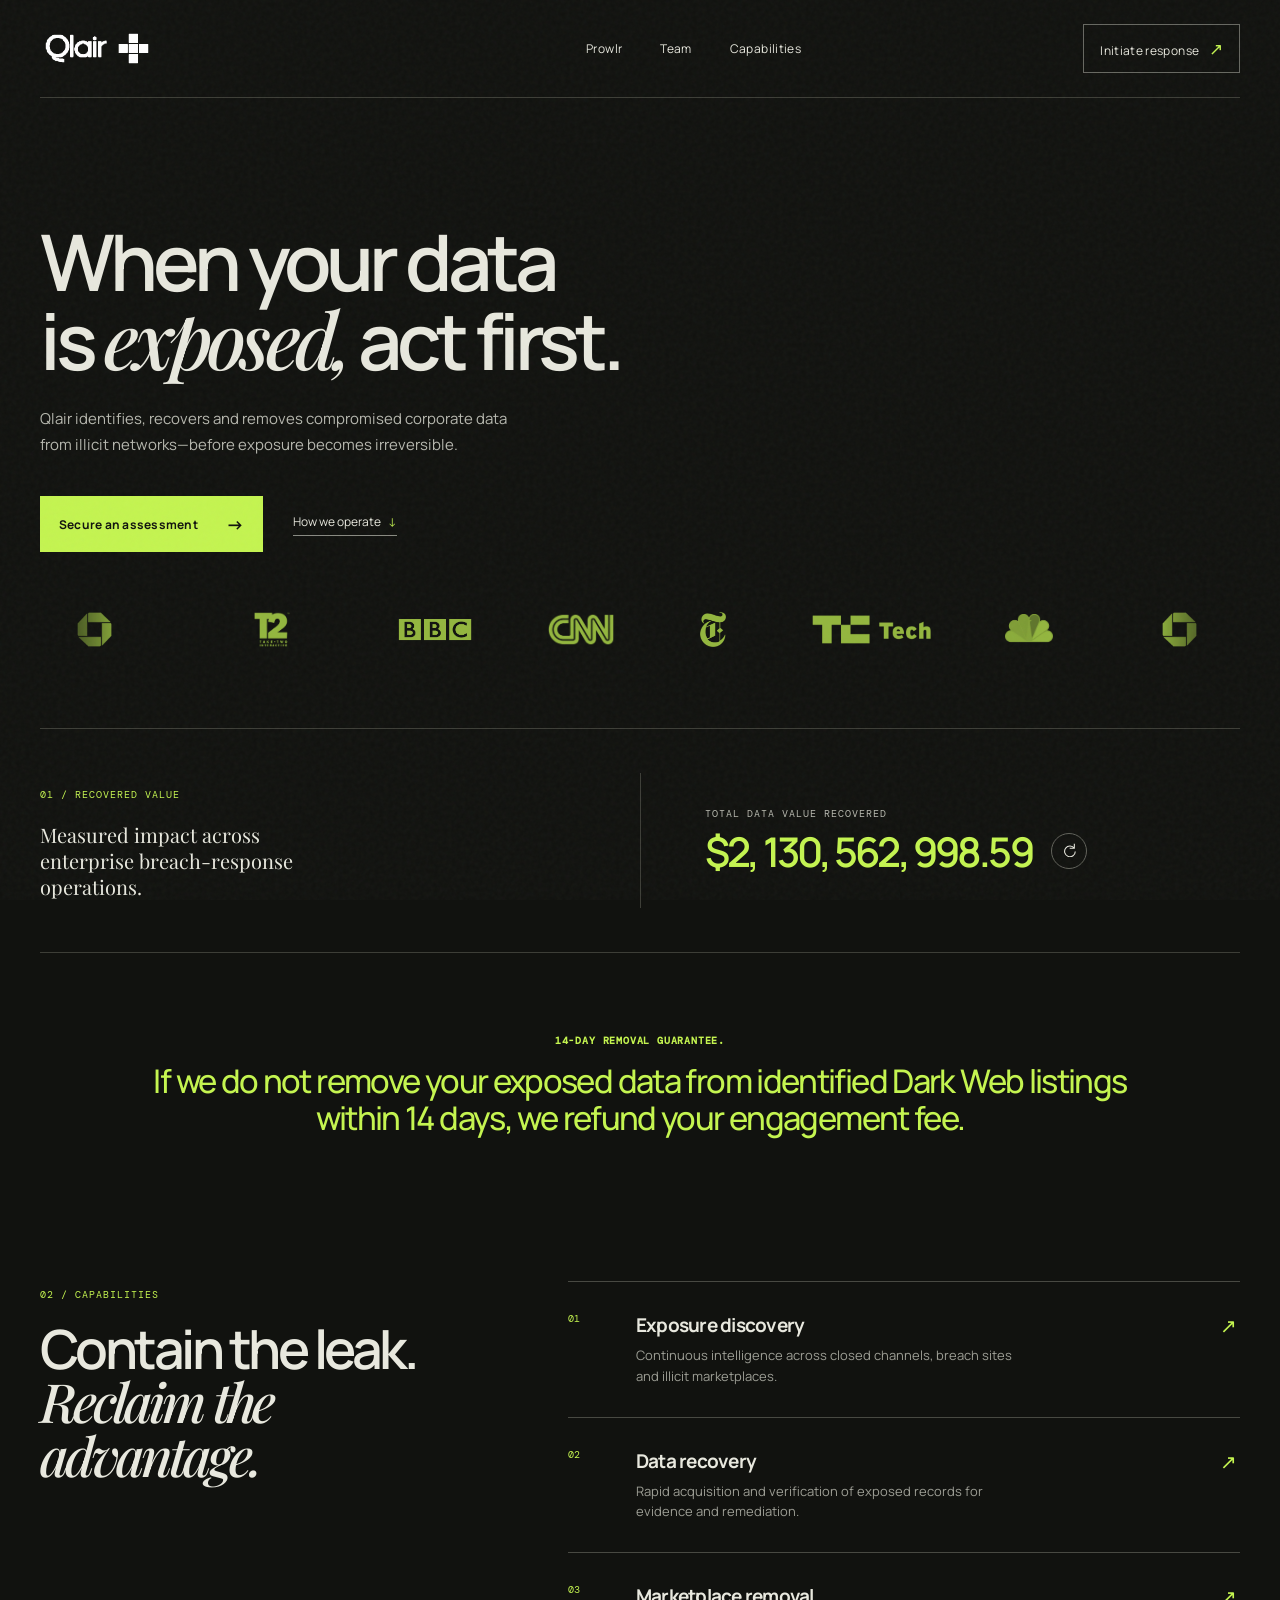
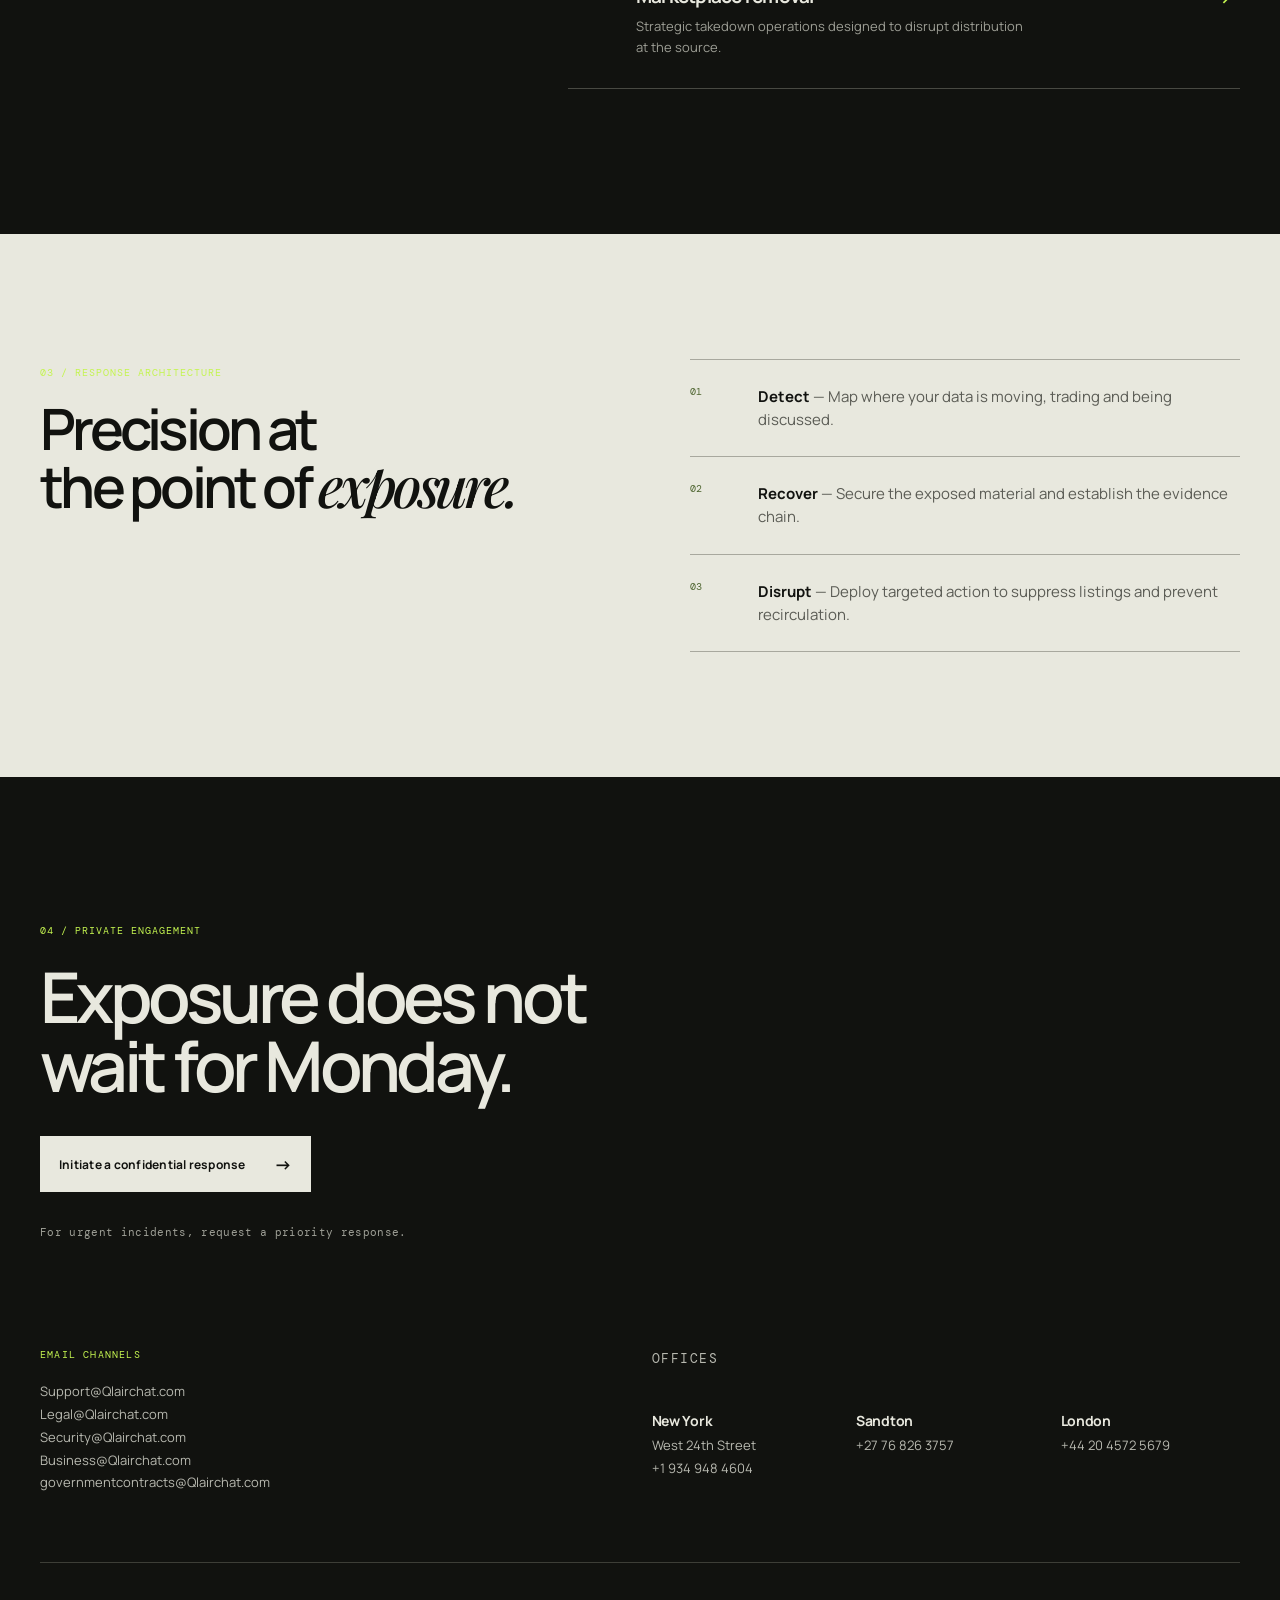
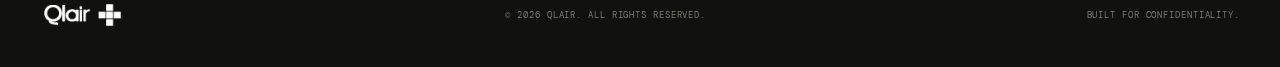
==== commit bdc630be: "Add files via upload" ====
--- a/index.html
+++ b/index.html
@@ -5,6 +5,7 @@
     <meta name="viewport" content="width=device-width, initial-scale=1.0" />
     <meta name="description" content="Qlair secures exposed corporate data and disrupts illicit distribution." />
     <title>Qlair — Data recovery & dark web takedowns</title>
+    <link rel="icon" href="assets/qlair-cursor.svg" type="image/svg+xml" />
     <link rel="preconnect" href="https://fonts.googleapis.com" />
     <link rel="preconnect" href="https://fonts.gstatic.com" crossorigin />
     <link href="https://fonts.googleapis.com/css2?family=DM+Mono:wght@400;500&family=Manrope:wght@400;500;600;700;800&family=Playfair+Display:ital,wght@0,500;0,600;1,500&display=swap" rel="stylesheet" />
@@ -19,7 +20,7 @@
     <main>
       <nav class="nav wrap">
         <a class="brand" href="#top" aria-label="Qlair home"><img src="assets/olair-logo.png" alt="Qlair" /></a>
-        <div class="nav-links"><a href="#capabilities">Capabilities</a><a href="#method">Method</a></div>
+        <div class="nav-links"><a href="tool.html">Prowlr</a><a href="team.html">Team</a><a href="#capabilities">Capabilities</a></div>
         <a class="nav-cta" href="#contact">Initiate response <span>↗</span></a>
       </nav>
 
--- a/cursor.css
+++ b/cursor.css
@@ -4,7 +4,7 @@
 
 #qlair-cursor {
   position: fixed;
-  z-index: 9999;
+  z-index: 10001;
   width: 22px;
   height: 22px;
   pointer-events: none;
@@ -16,3 +16,5 @@
 }
 
 body.has-custom-cursor #qlair-cursor { opacity: 1; }
+#qlair-cursor.on-light { filter: invert(1) drop-shadow(0 0 2px rgba(0,0,0,.18)); }
+.page-kicker i { display: none; }
